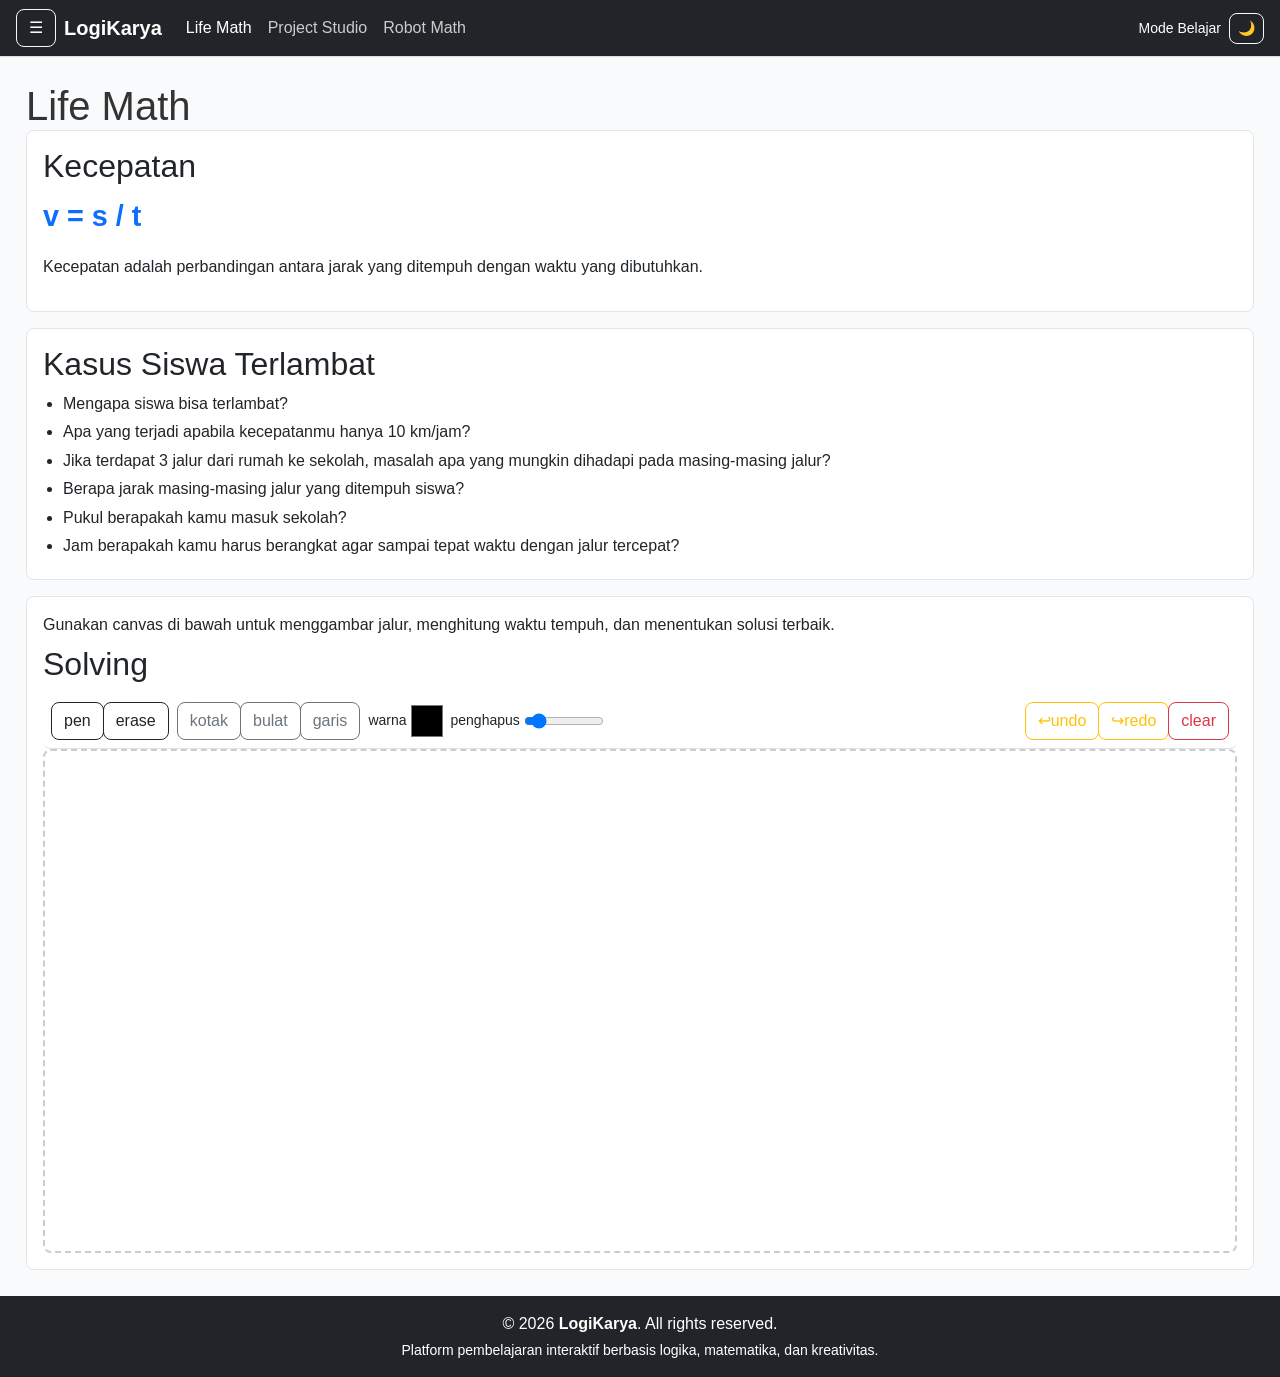
==== index.html @ 72e2d0cc "initial commit" ====
<!doctype html>
<html lang="en">
  <head>
    <title>LogiKarya</title>
    <meta charset="UTF-8" />
    <meta name="viewport" content="width=device-width, initial-scale=1.0" />

    <!-- Bootstrap -->
    <link rel="stylesheet" href="assets/vendor/bs5/css/bootstrap.min.css" />
    <link rel="stylesheet" href="assets/css/bootstrap-reset.css" />

    <!-- CSS -->
    <link rel="stylesheet" href="assets/css/style.css" />
    <link rel="stylesheet" href="assets/css/lifeMath.css" />
    <link rel="stylesheet" href="assets/css/projectStudio.css" />
    <link rel="stylesheet" href="assets/css/robotMath.css" />

    <!-- Canvas CSS -->
    <link rel="stylesheet" href="assets/canvas/css/whiteboard.css" />
  </head>

  <body>
    <!-- =========================
         NAVBAR
    ========================== -->
    <div id="navbar"></div>

    <!-- =========================
         SIDEBAR OVERLAY (FIX: MOVE HERE)
    ========================== -->
    <div
      id="sidebar-overlay"
      class="sidebar-overlay"
      onclick="closeSidebar()"
    ></div>

    <!-- =========================
         APP LAYOUT WRAPPER (FIX IMPORTANT)
    ========================== -->
    <div class="app-layout d-flex">
      <!-- SIDEBAR -->
      <div id="sidebar"></div>

      <!-- MAIN CONTENT -->
      <main id="main-content" class="main-content flex-grow-1 p-3">
        <!-- ===== LIFE MATH ===== -->
        <section id="life-math" class="section active">
          <h1>Life Math</h1>

          <div class="card p-3 mb-3" id="teori-card">
            <h2>Teori</h2>
            <p class="formula">v = s / t</p>
          </div>

          <div class="card p-3 mb-3" id="contoh-card">
            <h2>Problem</h2>
            <ul>
              <li>Mengapa siswa bisa terlambat?</li>
              <li>Apabila kecepatanmu 10 km/jam?</li>
              <li>Apa masalah tiap jalur dari rumah ke sekolah?</li>
              <li>Berapa jarak masing-masing jalur?</li>
              <li>Kapan harus berangkat agar tidak terlambat?</li>
            </ul>
          </div>

          <div class="card p-3" id="solving-card">
            <h2>Solving</h2>
            <div id="whiteboard-toolbar"></div>
            <canvas id="whiteboard" width="800" height="500"></canvas>
          </div>
        </section>

        <!-- ===== PROJECT STUDIO ===== -->
        <section id="project-studio" class="section">
          <h1>Project Studio</h1>

          <div class="project-grid">
            <div class="project-card">
              <h2>Design</h2>
              <canvas id="design-canvas" width="400" height="300"></canvas>
            </div>

            <div class="project-card">
              <h2>Sains & Lingkungan</h2>
              <canvas id="canvas-science" width="400" height="300"></canvas>
            </div>

            <div class="project-card">
              <h2>Teknologi</h2>

              <label for="code-editor">Code Editor:</label>
              <textarea id="code-editor" class="code-editor">
<h3>Hello World</h3>
<script>
  console.log("Hello, LogiKarya!");
</script>
              </textarea>

              <button id="run-code" class="btn btn-primary mt-2">
                Run Code
              </button>

              <iframe
                id="code-preview"
                title="Code Preview Output"
                class="code-preview-iframe mt-2"
                sandbox="allow-scripts"
              ></iframe>
            </div>

            <div class="project-card">
              <h2>Ekonomi</h2>
              <canvas id="canvas-economy" width="400" height="300"></canvas>
            </div>
          </div>
        </section>

        <!-- == Robot Math == -->
        <section id="robot-math" class="section">
          <h1>Robot Math</h1>

          <div class="robot-container d-flex">
            <!-- Sidebar Category -->
            <div class="robot-sidebar">
              <button onclick="showCategory('motion')">Motion</button>
              <button onclick="showCategory('control')">Control</button>
              <button onclick="showCategory('event')">Event</button>
              <button onclick="showCategory('operator')">Operator</button>
              <button onclick="showCategory('variable')">Variable</button>
            </div>

            <!-- Block Palette -->
            <div class="block-palette" id="palette"></div>

            <!-- Workspace -->
            <div class="workspace" id="workspace"></div>

            <!-- Output -->
            <div class="robot-output">
              <canvas id="robot-canvas" width="400" height="300"></canvas>
              <button onclick="runProgram()" class="btn btn-success mt-2">
                ▶ Run
              </button>
            </div>
          </div>
        </section>
      </main>
    </div>
 
    <!-- FOOTER -->
    <div id="footer"></div>

    <!-- =========================
         SCRIPTS
    ========================== -->
    <script src="assets/vendor/bs5/js/bootstrap.bundle.min.js"></script>

    <script src="assets/js/main.js" defer></script>
    <script src="assets/js/lifeMath.js" defer></script>
    <script src="assets/js/projectStudio.js" defer></script>
    <script src="assets/js/robotMath.js" defer></script>
    <script src="assets/js/codeRunner.js" defer></script>

    <script src="assets/canvas/js/whiteboard.js" defer></script>
    <script src="assets/canvas/js/tools.js" defer></script>
    <script src="assets/canvas/js/utils.js" defer></script>
  </body>
</html>
---- assets/css/style.css ----
/* ===============================
   GLOBAL RESET & BASE
================================ */
body {
  margin: 0;
  font-family: "Segoe UI", Tahoma, sans-serif;
  background-color: #f5f6fa;
  color: #333;
}

h1,
h2,
h3,
h4,
h5 {
  margin: 0;
}

ul {
  padding-left: 20px;
}

/* ===============================
   LAYOUT
================================ */
.main-content {
  margin-top: 56px;
  flex: 1;
  min-height: 100vh;
  background-color: #f9fafc;
}

/* ===============================
   SIDEBAR
================================ */
.sidebar {
  width: 250px;
  min-height: 100vh;
  background-color: #ffffff;
  border-right: 1px solid #ddd;
}

/* ===============================
   SECTION (SPA STYLE)
================================ */
.section {
  display: none;
}

.section.active {
  display: block;
}

/* ===============================
   CARD
================================ */
.card {
  border-radius: 10px;
  border: 1px solid #e0e0e0;
  background-color: #ffffff;
}

.card h2 {
  margin-bottom: 10px;
}

/* ===============================
   FORMULA (Life Math)
================================ */
.formula {
  font-size: 1.5rem;
  font-weight: bold;
  color: #2c3e50;
}

/* ===============================
   TOOLBAR GLOBAL
================================ */
.app-toolbar {
  position: sticky;
  top: 0;
  z-index: 1000;
}

/* ===============================
   PROJECT STUDIO
================================ */
.project-grid {
  display: grid;
  grid-template-columns: repeat(auto-fit, minmax(250px, 1fr));
  gap: 15px;
}

.project-card {
  background-color: #ffffff;
  border: 1px solid #ddd;
  border-radius: 10px;
  padding: 10px;
}

/* ===============================
   CODE EDITOR
================================ */
.code-editor {
  width: 100%;
  height: 150px;
  font-family: monospace;
  border: 1px solid #ccc;
  border-radius: 5px;
  padding: 8px;
}

.code-preview-iframe {
  width: 100%;
  height: 150px;
  border: 1px solid #ccc;
  border-radius: 5px;
}

/* ===============================
   ROBOT MATH
================================ */
.robot-container {
  display: flex;
  gap: 10px;
  margin-top: 10px;
}

.robot-sidebar {
  width: 120px;
  display: flex;
  flex-direction: column;
  gap: 5px;
}

.block-palette {
  width: 200px;
  min-height: 300px;
  background-color: #f0f0f0;
  border-radius: 8px;
  padding: 10px;
}

.workspace {
  flex: 1;
  min-height: 300px;
  border: 2px dashed #ccc;
  border-radius: 8px;
  background-color: #fff;
}

.robot-output {
  width: 220px;
  display: flex;
  flex-direction: column;
  align-items: center;
}

/* ===============================
   FOOTER
================================ */
.app-footer {
  margin-top: auto;
}

/* ===============================
   DARK MODE
================================ */
.dark-mode {
  background-color: #121212;
  color: #ffffff;
}

.dark-mode .card,
.dark-mode .project-card {
  background-color: #1e1e1e;
  color: #ffffff;
  border-color: #333;
}

.dark-mode .sidebar {
  background-color: #1a1a1a;
  border-color: #333;
}

.dark-mode .workspace {
  background-color: #1e1e1e;
  border-color: #555;
}

.dark-mode .block-palette {
  background-color: #2a2a2a;
}

/* ===============================
   RESPONSIVE
================================ */
@media (max-width: 768px) {
  .sidebar {
    display: none;
  }

  .robot-container {
    flex-direction: column;
  }

  .robot-sidebar,
  .block-palette,
  .robot-output {
    width: 100%;
  }
}
/* =========================
   SIDEBAR HIDDEN MODE
========================= */
.sidebar {
  width: 250px;
  height: calc(100vh - 56px); /* ⬅ penting */
  position: fixed;
  top: 56px; /* ⬅ penting (tinggi navbar) */
  left: 0;
  z-index: 1050;
  background: #ffffff;
  border-right: 1px solid #ddd;

  transform: translateX(-100%);
  transition: transform 0.3s ease;
}

/* saat aktif */
.sidebar.show {
  transform: translateX(0);
}

/* overlay (background gelap) */
.sidebar-overlay {
  position: fixed;
  top: 56px; /* ⬅ sama seperti sidebar */
  left: 0;
  width: 100%;
  height: calc(100vh - 56px);
  background: rgba(0, 0, 0, 0.3);
  z-index: 1040;
  display: none;
}

.sidebar-overlay.show {
  display: block;
}

.navbar {
  position: fixed;
  top: 0;
  width: 100%;
  z-index: 1100;
}
---- assets/css/lifeMath.css ----
/* ===============================
   LIFE MATH SECTION
================================ */
#life-math {
  padding: 10px;
}

/* ===============================
   CARD KHUSUS LIFE MATH
================================ */
#life-math .card {
  transition: all 0.2s ease;
}

#life-math .card:hover {
  transform: translateY(-2px);
}

/* ===============================
   TEORI
================================ */
#teori-card {
  border-left: 5px solid #0d6efd;
}

#teori-card .formula {
  font-size: 1.8rem;
  font-weight: bold;
  color: #0d6efd;
}

/* ===============================
   PROBLEM
================================ */
#contoh-card {
  border-left: 5px solid #198754;
}

#contoh-card ul li {
  margin-bottom: 6px;
  line-height: 1.4;
}

/* ===============================
   SOLVING (CANVAS AREA)
================================ */
#solving-card {
  border-left: 5px solid #ffc107;
}

/* Toolbar container */
#toolbar {
  margin-bottom: 10px;
}

/* Whiteboard canvas */
#whiteboard {
  width: 100%;
  max-width: 100%;
  border: 2px dashed #ccc;
  border-radius: 8px;
  background-color: #ffffff;
  cursor: crosshair;
}

/* ===============================
   DARK MODE
================================ */
.dark-mode #teori-card {
  border-color: #4dabf7;
}

.dark-mode #contoh-card {
  border-color: #51cf66;
}

.dark-mode #solving-card {
  border-color: #ffd43b;
}

.dark-mode #whiteboard {
  background-color: #1e1e1e;
  border-color: #555;
}
---- assets/css/projectStudio.css ----
/* ===============================
   PROJECT STUDIO SECTION
================================ */
#project-studio {
  padding: 10px;
}

/* ===============================
   GRID LAYOUT
================================ */
.project-grid {
  display: grid;
  grid-template-columns: repeat(auto-fit, minmax(260px, 1fr));
  gap: 15px;
}

/* ===============================
   PROJECT CARD
================================ */
.project-card {
  background-color: #ffffff;
  border: 1px solid #ddd;
  border-radius: 10px;
  padding: 12px;
  transition: all 0.2s ease;
}

.project-card:hover {
  transform: translateY(-3px);
}

/* ===============================
   TITLE
================================ */
.project-card h2 {
  font-size: 1.1rem;
  margin-bottom: 10px;
}

/* ===============================
   CANVAS AREA
================================ */
.project-card canvas {
  width: 100%;
  border: 2px dashed #ccc;
  border-radius: 8px;
  background-color: #fafafa;
}

/* ===============================
   CODE EDITOR
================================ */
.code-editor {
  width: 100%;
  height: 150px;
  font-family: monospace;
  border: 1px solid #ccc;
  border-radius: 6px;
  padding: 8px;
  resize: vertical;
  background-color: #fdfdfd;
}

/* Preview iframe */
.code-preview-iframe {
  width: 100%;
  height: 150px;
  border: 1px solid #ccc;
  border-radius: 6px;
  background-color: #ffffff;
}

/* ===============================
   BUTTON
================================ */
#run-code {
  width: 100%;
}

/* ===============================
   CATEGORY COLOR ACCENT
================================ */
.project-card:nth-child(1) {
  border-left: 5px solid #0d6efd; /* Design */
}

.project-card:nth-child(2) {
  border-left: 5px solid #20c997; /* Science */
}

.project-card:nth-child(3) {
  border-left: 5px solid #6f42c1; /* Technology */
}

.project-card:nth-child(4) {
  border-left: 5px solid #fd7e14; /* Economy */
}

/* ===============================
   DARK MODE
================================ */
.dark-mode .project-card {
  background-color: #1e1e1e;
  border-color: #333;
  color: #ffffff;
}

.dark-mode .project-card canvas {
  background-color: #2a2a2a;
  border-color: #555;
}

.dark-mode .code-editor {
  background-color: #2a2a2a;
  color: #fff;
  border-color: #444;
}

.dark-mode .code-preview-iframe {
  background-color: #1e1e1e;
  border-color: #444;
}
---- assets/css/robotMath.css ----
/* ===============================
   ROBOT MATH SECTION
================================ */
#robot-math {
  padding: 10px;
}

/* ===============================
   CONTAINER
================================ */
.robot-container {
  display: flex;
  gap: 10px;
  margin-top: 10px;
}

/* ===============================
   SIDEBAR (CATEGORY)
================================ */
.robot-sidebar {
  width: 120px;
  display: flex;
  flex-direction: column;
  gap: 6px;
}

.robot-sidebar button {
  font-size: 0.8rem;
  padding: 6px;
}

/* ===============================
   BLOCK PALETTE
================================ */
.block-palette {
  width: 200px;
  min-height: 320px;
  background-color: #f4f6f8;
  border-radius: 10px;
  padding: 10px;
  overflow-y: auto;
}

/* Individual block */
.block {
  background-color: #0d6efd;
  color: #fff;
  padding: 6px 8px;
  border-radius: 6px;
  margin-bottom: 6px;
  cursor: grab;
  font-size: 0.8rem;
}

.block:active {
  cursor: grabbing;
}

/* ===============================
   WORKSPACE
================================ */
.workspace {
  flex: 1;
  min-height: 320px;
  border: 2px dashed #ccc;
  border-radius: 10px;
  background-color: #ffffff;
  padding: 10px;
  overflow-y: auto;
}

/* Block di workspace */
.workspace .block {
  background-color: #20c997;
}

/* ===============================
   OUTPUT (ROBOT CANVAS)
================================ */
.robot-output {
  width: 240px;
  display: flex;
  flex-direction: column;
  align-items: center;
}

#robot-canvas {
  border: 1px solid #ccc;
  border-radius: 8px;
  background-color: #fafafa;
}

/* ===============================
   CATEGORY COLOR VARIATION
================================ */
.block.motion {
  background-color: #0d6efd;
}

.block.control {
  background-color: #fd7e14;
}

.block.event {
  background-color: #dc3545;
}

.block.operator {
  background-color: #6f42c1;
}

.block.variable {
  background-color: #198754;
}

/* ===============================
   DARK MODE
================================ */
.dark-mode .block-palette {
  background-color: #2a2a2a;
}

.dark-mode .workspace {
  background-color: #1e1e1e;
  border-color: #555;
}

.dark-mode .block {
  opacity: 0.9;
}

.dark-mode #robot-canvas {
  background-color: #2a2a2a;
  border-color: #444;
}

/* ===============================
   RESPONSIVE
================================ */
@media (max-width: 768px) {
  .robot-container {
    flex-direction: column;
  }

  .robot-sidebar {
    width: 100%;
    flex-direction: row;
    flex-wrap: wrap;
    align-items: stretch;
  }

  .robot-sidebar button {
    flex: 1 1 calc(50% - 6px);
  }

  .block-palette,
  .robot-output {
    width: 100%;
  }
}
---- assets/canvas/css/whiteboard.css ----
/* ===============================
   WHITEBOARD CONTAINER
================================ */
.whiteboard-container {
  display: flex;
  flex-direction: column;
  height: 100%;
}

/* ===============================
   TOOLBAR (CANVAS)
================================ */
.whiteboard-toolbar {
  border-radius: 8px;
}

/* ===============================
   WRAPPER (AREA CANVAS)
================================ */
.whiteboard-wrapper {
  height: 500px;
  position: relative;
  flex: 1;
  background-color: #f0f2f5;
  border-radius: 10px;
  overflow: hidden;
}

/* ===============================
   CANVAS
================================ */
#whiteboard {
  display: block;
  width: 100%;
  height: 100%;
  background-color: #ffffff;
  cursor: crosshair;
}

/* ===============================
   GRID BACKGROUND (OPTIONAL EFFECT)
================================ */
.whiteboard-wrapper::before {
  content: "";
  position: absolute;
  inset: 0;
  background-image:
    linear-gradient(#e0e0e0 1px, transparent 1px),
    linear-gradient(90deg, #e0e0e0 1px, transparent 1px);
  background-size: 25px 25px;
  pointer-events: none;
}

/* ===============================
   TOOL BUTTON ACTIVE STATE
================================ */
.whiteboard-toolbar .btn.active {
  background-color: #0d6efd;
  color: #fff;
}

/* ===============================
   INPUT (COLOR & RANGE)
================================ */
.whiteboard-toolbar input[type="range"] {
  width: 80px;
}

.whiteboard-toolbar input[type="color"] {
  padding: 0;
  border: none;
  width: 32px;
  height: 32px;
}

/* ===============================
   DARK MODE
================================ */
.dark-mode .whiteboard-wrapper {
  background-color: #1e1e1e;
}

.dark-mode #whiteboard {
  background-color: #2a2a2a;
}

.dark-mode .whiteboard-wrapper::before {
  background-image:
    linear-gradient(#333 1px, transparent 1px),
    linear-gradient(90deg, #333 1px, transparent 1px);
}
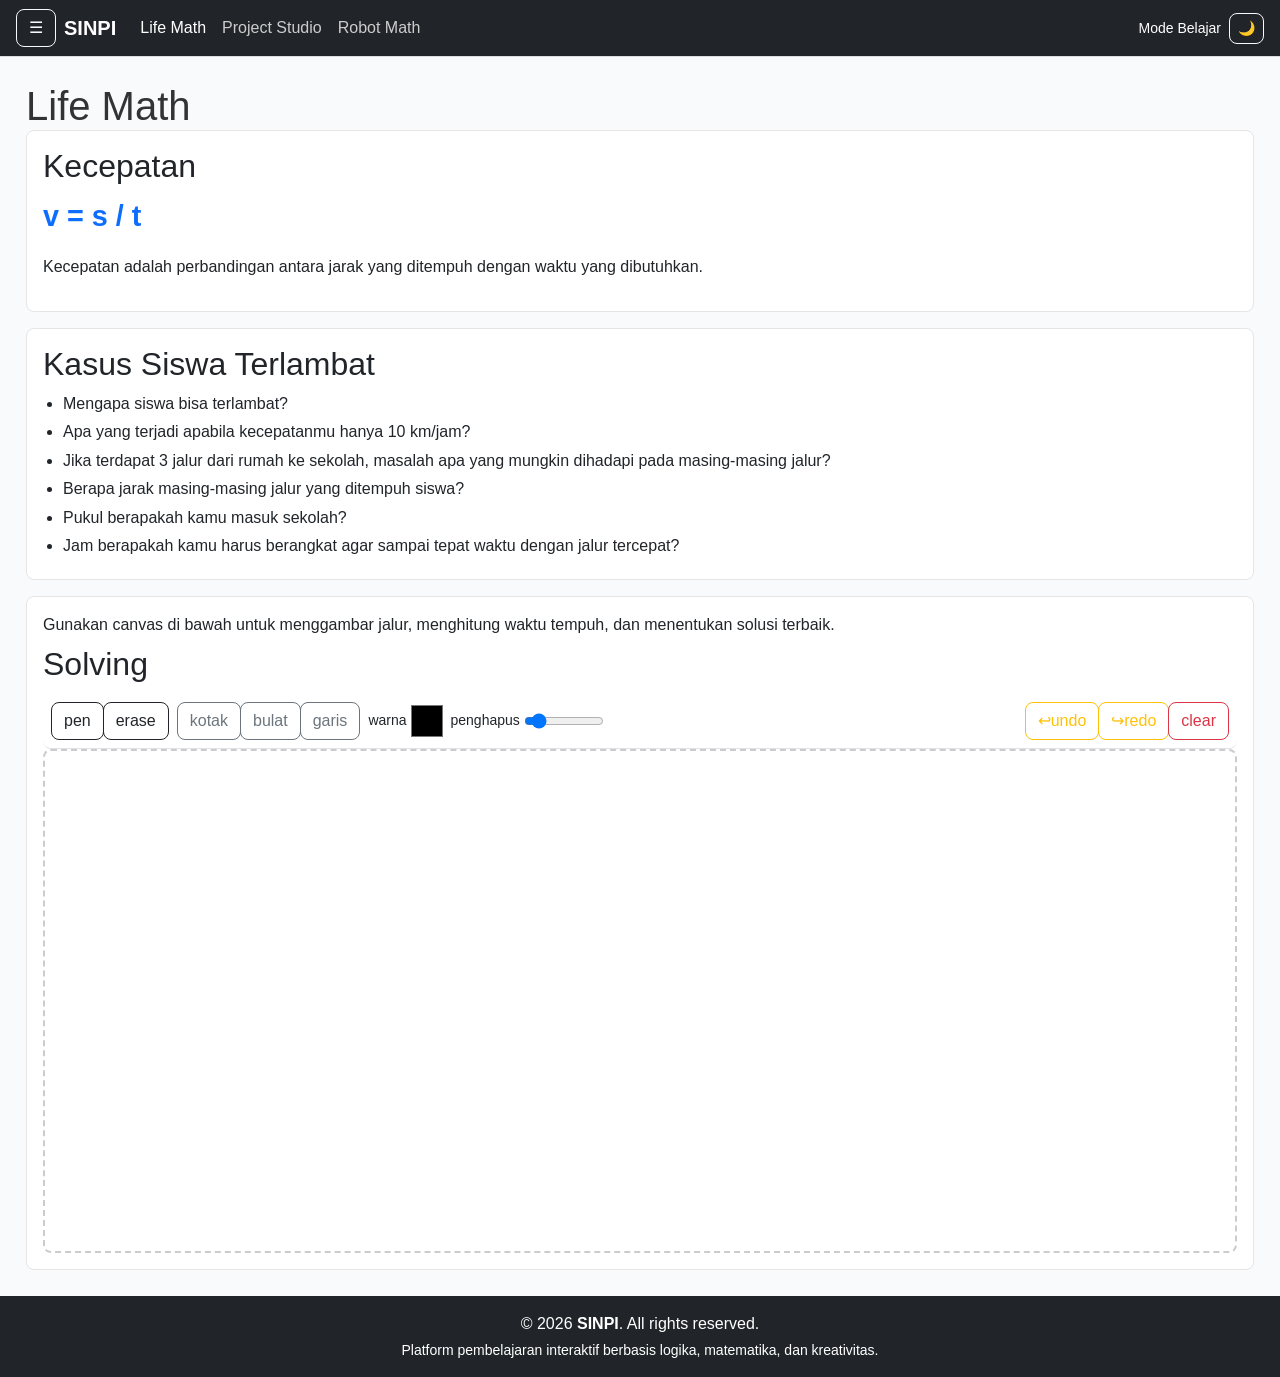
==== commit 3c5ae655: "update kedua" ====
--- a/index.html
+++ b/index.html
@@ -1,7 +1,7 @@
 <!doctype html>
 <html lang="en">
   <head>
-    <title>LogiKarya</title>
+    <title>SINPI</title>
     <meta charset="UTF-8" />
     <meta name="viewport" content="width=device-width, initial-scale=1.0" />
 
@@ -92,7 +92,7 @@
               <textarea id="code-editor" class="code-editor">
 <h3>Hello World</h3>
 <script>
-  console.log("Hello, LogiKarya!");
+  console.log("Hello, SINPI!");
 </script>
               </textarea>
 
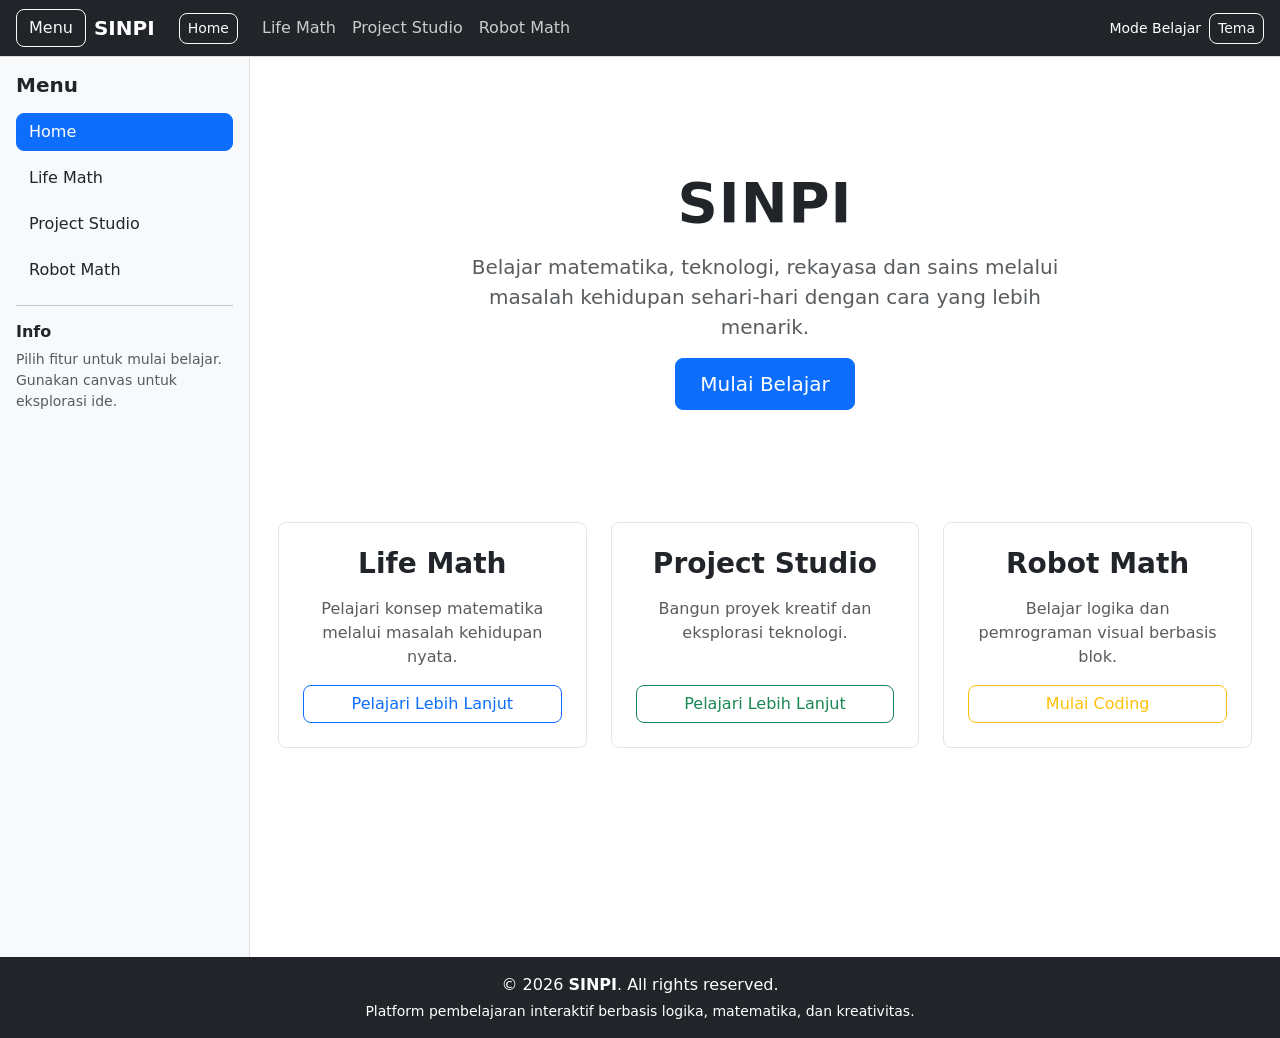
==== commit d4034900: "update terbaru" ====
--- a/index.html
+++ b/index.html
@@ -1,52 +1,39 @@
 <!doctype html>
 <html lang="en">
   <head>
-    <title>SINPI</title>
+    <title>SINπ</title>
     <meta charset="UTF-8" />
     <meta name="viewport" content="width=device-width, initial-scale=1.0" />
 
-    <!-- Bootstrap -->
     <link rel="stylesheet" href="assets/vendor/bs5/css/bootstrap.min.css" />
     <link rel="stylesheet" href="assets/css/bootstrap-reset.css" />
 
-    <!-- CSS -->
+    <link rel="stylesheet" href="assets/css/home.css" />
     <link rel="stylesheet" href="assets/css/style.css" />
     <link rel="stylesheet" href="assets/css/lifeMath.css" />
     <link rel="stylesheet" href="assets/css/projectStudio.css" />
     <link rel="stylesheet" href="assets/css/robotMath.css" />
 
-    <!-- Canvas CSS -->
     <link rel="stylesheet" href="assets/canvas/css/whiteboard.css" />
   </head>
 
   <body>
-    <!-- =========================
-         NAVBAR
-    ========================== -->
     <div id="navbar"></div>
 
-    <!-- =========================
-         SIDEBAR OVERLAY (FIX: MOVE HERE)
-    ========================== -->
     <div
       id="sidebar-overlay"
       class="sidebar-overlay"
       onclick="closeSidebar()"
     ></div>
 
-    <!-- =========================
-         APP LAYOUT WRAPPER (FIX IMPORTANT)
-    ========================== -->
     <div class="app-layout d-flex">
-      <!-- SIDEBAR -->
       <div id="sidebar"></div>
 
-      <!-- MAIN CONTENT -->
       <main id="main-content" class="main-content flex-grow-1 p-3">
-        <!-- ===== LIFE MATH ===== -->
-        <section id="life-math" class="section active">
+        <div id="home-container"></div>
+
+        <section id="life-math" class="section">
           <h1>Life Math</h1>
-
           <div class="card p-3 mb-3" id="teori-card">
             <h2>Teori</h2>
             <p class="formula">v = s / t</p>
@@ -70,91 +57,541 @@
           </div>
         </section>
 
-        <!-- ===== PROJECT STUDIO ===== -->
         <section id="project-studio" class="section">
           <h1>Project Studio</h1>
-
-          <div class="project-grid">
-            <div class="project-card">
-              <h2>Design</h2>
-              <canvas id="design-canvas" width="400" height="300"></canvas>
-            </div>
-
-            <div class="project-card">
-              <h2>Sains & Lingkungan</h2>
-              <canvas id="canvas-science" width="400" height="300"></canvas>
-            </div>
-
-            <div class="project-card">
-              <h2>Teknologi</h2>
-
-              <label for="code-editor">Code Editor:</label>
-              <textarea id="code-editor" class="code-editor">
-<h3>Hello World</h3>
-<script>
-  console.log("Hello, SINPI!");
-</script>
-              </textarea>
-
-              <button id="run-code" class="btn btn-primary mt-2">
-                Run Code
-              </button>
-
-              <iframe
-                id="code-preview"
-                title="Code Preview Output"
-                class="code-preview-iframe mt-2"
-                sandbox="allow-scripts"
-              ></iframe>
-            </div>
-
-            <div class="project-card">
-              <h2>Ekonomi</h2>
-              <canvas id="canvas-economy" width="400" height="300"></canvas>
-            </div>
+          <div class="project-submenu" id="project-submenu">
+            <button
+              type="button"
+              class="project-submenu-btn active"
+              data-project="design"
+            >
+              Design
+            </button>
+            <button
+              type="button"
+              class="project-submenu-btn"
+              data-project="science"
+            >
+              Sains & Lingkungan
+            </button>
+            <button
+              type="button"
+              class="project-submenu-btn"
+              data-project="economy"
+            >
+              Ekonomi
+            </button>
+            <button
+              type="button"
+              class="project-submenu-btn"
+              data-project="technology"
+            >
+              Teknologi
+            </button>
+          </div>
+
+          <div class="project-panels">
+            <article
+              class="project-panel active"
+              id="project-panel-design"
+              data-project-panel="design"
+            >
+              <div class="project-panel-header">
+                <span class="project-badge">Design</span>
+                <h2>Whiteboard Design</h2>
+                <p>
+                  Gunakan whiteboard untuk menggambar konsep kota, produk, atau
+                  layout visual.
+                </p>
+              </div>
+              <div class="design-studio-layout">
+                <aside class="design-tools-panel">
+                  <div class="design-tool-card">
+                    <h3>Input Gambar</h3>
+                    <input
+                      id="design-image-input"
+                      type="file"
+                      accept="image/*"
+                      title="Upload an image file"
+                    />
+                    <button
+                      id="design-add-image"
+                      type="button"
+                      class="btn btn-outline-primary btn-sm"
+                    >
+                      Tambahkan ke Canvas
+                    </button>
+                  </div>
+
+                  <div class="design-tool-card">
+                    <h3>Tools Grafik</h3>
+                    <label for="design-chart-title">Judul</label>
+                    <input
+                      id="design-chart-title"
+                      type="text"
+                      value="Grafik Design"
+                    />
+                    <label for="design-chart-values"
+                      >Data (pisahkan koma)</label
+                    >
+                    <input
+                      id="design-chart-values"
+                      type="text"
+                      value="12,18,10,24"
+                    />
+                    <button
+                      id="design-add-chart"
+                      type="button"
+                      class="btn btn-outline-primary btn-sm"
+                    >
+                      Tambahkan Grafik
+                    </button>
+                  </div>
+
+                  <div class="design-tool-card">
+                    <h3>Tools Table</h3>
+                    <label for="design-table-title">Judul</label>
+                    <input
+                      id="design-table-title"
+                      type="text"
+                      value="Tabel Ide Design"
+                    />
+                    <label for="design-table-data"
+                      >Isi baris (pakai ; dan |)</label
+                    >
+                    <textarea id="design-table-data" rows="5">
+Bagian|Fungsi;Atap|Pelindung;Ruang Hijau|Sirkulasi</textarea
+                    >
+                    <button
+                      id="design-add-table"
+                      type="button"
+                      class="btn btn-outline-primary btn-sm"
+                    >
+                      Tambahkan Table
+                    </button>
+                  </div>
+                </aside>
+
+                <div
+                  class="whiteboard-container project-board-shell design-board-shell"
+                >
+                  <div
+                    id="design-whiteboard-toolbar"
+                    class="whiteboard-toolbar project-toolbar"
+                  ></div>
+                  <div
+                    class="whiteboard-wrapper project-whiteboard-wrapper design-whiteboard-wrapper"
+                  >
+                    <canvas
+                      id="design-whiteboard"
+                      class="project-whiteboard-canvas"
+                    ></canvas>
+                  </div>
+                </div>
+              </div>
+            </article>
+
+            <article
+              class="project-panel"
+              id="project-panel-science"
+              data-project-panel="science"
+            >
+              <div class="project-panel-header">
+                <span class="project-badge">Sains & Lingkungan</span>
+                <h2>Whiteboard Sains & Lingkungan</h2>
+                <p>
+                  Visualisasikan cuaca, ekosistem, alur penelitian, atau
+                  eksperimen sederhana.
+                </p>
+              </div>
+              <div class="design-studio-layout">
+                <aside class="design-tools-panel">
+                  <div class="design-tool-card">
+                    <h3>Input Gambar</h3>
+                    <input
+                      id="science-image-input"
+                      type="file"
+                      accept="image/*"
+                      title="Upload an image file"
+                    />
+                    <button
+                      id="science-add-image"
+                      type="button"
+                      class="btn btn-outline-primary btn-sm"
+                    >
+                      Tambahkan ke Canvas
+                    </button>
+                  </div>
+
+                  <div class="design-tool-card">
+                    <h3>Tools Grafik</h3>
+                    <label for="science-chart-title">Judul</label>
+                    <input
+                      id="science-chart-title"
+                      type="text"
+                      value="Grafik Sains"
+                    />
+                    <label for="science-chart-values"
+                      >Data (pisahkan koma)</label
+                    >
+                    <input
+                      id="science-chart-values"
+                      type="text"
+                      value="22,30,28,35"
+                    />
+                    <button
+                      id="science-add-chart"
+                      type="button"
+                      class="btn btn-outline-primary btn-sm"
+                    >
+                      Tambahkan Grafik
+                    </button>
+                  </div>
+
+                  <div class="design-tool-card">
+                    <h3>Tools Table</h3>
+                    <label for="science-table-title">Judul</label>
+                    <input
+                      id="science-table-title"
+                      type="text"
+                      value="Tabel Observasi"
+                    />
+                    <label for="science-table-data"
+                      >Isi baris (pakai ; dan |)</label
+                    >
+                    <textarea id="science-table-data" rows="5">
+Variabel|Nilai;Suhu|29C;Kelembapan|82%</textarea
+                    >
+                    <button
+                      id="science-add-table"
+                      type="button"
+                      class="btn btn-outline-primary btn-sm"
+                    >
+                      Tambahkan Table
+                    </button>
+                  </div>
+                </aside>
+
+                <div
+                  class="whiteboard-container project-board-shell design-board-shell"
+                >
+                  <div
+                    id="science-whiteboard-toolbar"
+                    class="whiteboard-toolbar project-toolbar"
+                  ></div>
+                  <div
+                    class="whiteboard-wrapper project-whiteboard-wrapper design-whiteboard-wrapper"
+                  >
+                    <canvas
+                      id="science-whiteboard"
+                      class="project-whiteboard-canvas"
+                    ></canvas>
+                  </div>
+                </div>
+              </div>
+            </article>
+
+            <article
+              class="project-panel"
+              id="project-panel-economy"
+              data-project-panel="economy"
+            >
+              <div class="project-panel-header">
+                <span class="project-badge">Ekonomi</span>
+                <h2>Whiteboard Ekonomi</h2>
+                <p>
+                  Susun ide bisnis, diagram modal, alur pemasaran, dan strategi
+                  penjualan.
+                </p>
+              </div>
+              <div class="design-studio-layout">
+                <aside class="design-tools-panel">
+                  <div class="design-tool-card">
+                    <h3>Input Gambar</h3>
+                    <input
+                      id="economy-image-input"
+                      type="file"
+                      accept="image/*"
+                      title="Upload an image file"
+                    />
+                    <button
+                      id="economy-add-image"
+                      type="button"
+                      class="btn btn-outline-primary btn-sm"
+                    >
+                      Tambahkan ke Canvas
+                    </button>
+                  </div>
+
+                  <div class="design-tool-card">
+                    <h3>Tools Grafik</h3>
+                    <label for="economy-chart-title">Judul</label>
+                    <input
+                      id="economy-chart-title"
+                      type="text"
+                      value="Grafik Penjualan"
+                    />
+                    <label for="economy-chart-values"
+                      >Data (pisahkan koma)</label
+                    >
+                    <input
+                      id="economy-chart-values"
+                      type="text"
+                      value="15,24,18,30"
+                    />
+                    <button
+                      id="economy-add-chart"
+                      type="button"
+                      class="btn btn-outline-primary btn-sm"
+                    >
+                      Tambahkan Grafik
+                    </button>
+                  </div>
+
+                  <div class="design-tool-card">
+                    <h3>Tools Table</h3>
+                    <label for="economy-table-title">Judul</label>
+                    <input
+                      id="economy-table-title"
+                      type="text"
+                      value="Tabel Strategi Bisnis"
+                    />
+                    <label for="economy-table-data"
+                      >Isi baris (pakai ; dan |)</label
+                    >
+                    <textarea id="economy-table-data" rows="5">
+Bagian|Rencana;Produk|Paket Hemat;Promosi|Media Sosial</textarea
+                    >
+                    <button
+                      id="economy-add-table"
+                      type="button"
+                      class="btn btn-outline-primary btn-sm"
+                    >
+                      Tambahkan Table
+                    </button>
+                  </div>
+                </aside>
+
+                <div
+                  class="whiteboard-container project-board-shell design-board-shell"
+                >
+                  <div
+                    id="economy-whiteboard-toolbar"
+                    class="whiteboard-toolbar project-toolbar"
+                  ></div>
+                  <div
+                    class="whiteboard-wrapper project-whiteboard-wrapper design-whiteboard-wrapper"
+                  >
+                    <canvas
+                      id="economy-whiteboard"
+                      class="project-whiteboard-canvas"
+                    ></canvas>
+                  </div>
+                </div>
+              </div>
+            </article>
+
+            <article
+              class="project-panel"
+              id="project-panel-technology"
+              data-project-panel="technology"
+            >
+              <div class="project-panel-header">
+                <span class="project-badge">Teknologi</span>
+                <h2>Source Code Teknologi</h2>
+                <p>
+                  Tulis HTML, CSS, dan JavaScript secara terpisah lalu jalankan
+                  preview langsung.
+                </p>
+              </div>
+              <div class="technology-layout">
+                <div class="technology-editors">
+                  <div class="technology-editor-card">
+                    <label for="html-editor">HTML</label>
+                    <textarea id="html-editor" class="technology-editor">
+<main class="tech-app">
+  <h1>Halo Teknologi</h1>
+  <p>Preview ini berasal dari HTML, CSS, dan JavaScript terpisah.</p>
+  <button id="tech-button">Klik Saya</button>
+  <p id="tech-output"></p>
+</main></textarea
+                    >
+                  </div>
+                  <div class="technology-editor-card">
+                    <label for="css-editor">CSS</label>
+                    <textarea id="css-editor" class="technology-editor">
+body {
+  font-family: Arial, sans-serif;
+  background: linear-gradient(135deg, #eff6ff, #dbeafe);
+  padding: 24px;
+}
+
+.tech-app {
+  max-width: 520px;
+  margin: 0 auto;
+  background: white;
+  border-radius: 16px;
+  padding: 24px;
+  box-shadow: 0 12px 30px rgba(37, 99, 235, 0.15);
+}
+
+#tech-button {
+  border: 0;
+  background: #2563eb;
+  color: white;
+  padding: 10px 16px;
+  border-radius: 999px;
+}</textarea
+                    >
+                  </div>
+                  <div class="technology-editor-card">
+                    <label for="js-editor">JavaScript</label>
+                    <textarea id="js-editor" class="technology-editor">
+const button = document.getElementById("tech-button");
+const output = document.getElementById("tech-output");
+
+button.addEventListener("click", () => {
+  output.textContent = "JavaScript berhasil dijalankan.";
+});</textarea
+                    >
+                  </div>
+                </div>
+
+                <div class="technology-preview-card">
+                  <div class="technology-preview-actions">
+                    <button id="run-code" class="btn btn-primary" type="button">
+                      Run Code
+                    </button>
+                  </div>
+                  <iframe
+                    id="code-preview"
+                    title="Code Preview Output"
+                    class="code-preview-iframe"
+                    sandbox="allow-scripts"
+                  ></iframe>
+                </div>
+              </div>
+            </article>
           </div>
         </section>
 
-        <!-- == Robot Math == -->
         <section id="robot-math" class="section">
           <h1>Robot Math</h1>
 
           <div class="robot-container d-flex">
-            <!-- Sidebar Category -->
-            <div class="robot-sidebar">
-              <button onclick="showCategory('motion')">Motion</button>
-              <button onclick="showCategory('control')">Control</button>
-              <button onclick="showCategory('event')">Event</button>
-              <button onclick="showCategory('operator')">Operator</button>
-              <button onclick="showCategory('variable')">Variable</button>
+            <div class="robot-sidebar" id="robot-category-list">
+              <button onclick="showCategory('kejadian')">Kejadian</button>
+              <button onclick="showCategory('gerakan')">Gerakan</button>
+              <button onclick="showCategory('operasi')">Operasi</button>
+              <button onclick="showCategory('tampilan')">Tampilan</button>
+              <button onclick="showCategory('kontrol')">Kontrol</button>
+              <button onclick="showCategory('sensor')">Sensor</button>
+              <button onclick="showCategory('variabel')">Variabel</button>
+              <button onclick="showCategory('balok-saya')">Balok Saya</button>
             </div>
 
-            <!-- Block Palette -->
             <div class="block-palette" id="palette"></div>
 
-            <!-- Workspace -->
-            <div class="workspace" id="workspace"></div>
-
-            <!-- Output -->
+            <div class="workspace-wrapper">
+              <div class="workspace-toolbar">
+                <span>Workspace</span>
+                <div class="workspace-controls">
+                  <span class="workspace-zoom-label" id="workspace-zoom-label">
+                    100%
+                  </span>
+                  <button
+                    type="button"
+                    class="btn btn-sm btn-outline-secondary"
+                    onclick="clearWorkspace()"
+                  >
+                    Clear
+                  </button>
+                </div>
+              </div>
+              <div class="workspace-stage" id="workspace-stage">
+                <div class="workspace-zoom-shell">
+                  <div class="workspace" id="workspace">
+                    <p class="workspace-placeholder">
+                      Drag block ke sini. Ubah parameternya, atur urutan, lalu
+                      tekan Run. Gunakan scroll mouse di area ini untuk zoom.
+                    </p>
+                  </div>
+                </div>
+              </div>
+            </div>
+
             <div class="robot-output">
-              <canvas id="robot-canvas" width="400" height="300"></canvas>
-              <button onclick="runProgram()" class="btn btn-success mt-2">
-                ▶ Run
-              </button>
+              <div class="stage-panel card">
+                <div class="card-body">
+                  <div class="stage-header">
+                    <h2 class="h5 mb-0">Stage</h2>
+                    <div class="stage-inline-tools">
+                      <label class="stage-inline-label" for="stage-image-input">
+                        Gambar
+                      </label>
+                      <input
+                        id="stage-image-input"
+                        type="file"
+                        accept="image/*"
+                        onchange="handleStageImage(event)"
+                      />
+                    </div>
+                  </div>
+
+                  <div class="stage-settings">
+                    <div class="stage-field">
+                      <label for="stage-text">Kata Stage</label>
+                      <input
+                        id="stage-text"
+                        type="text"
+                        value="Halo Robot Math"
+                        oninput="updateStageSettings()"
+                      />
+                    </div>
+                    <div class="stage-field">
+                      <label for="stage-color">Warna Sprite</label>
+                      <input
+                        id="stage-color"
+                        type="color"
+                        value="#0d6efd"
+                        oninput="updateStageSettings()"
+                      />
+                    </div>
+                  </div>
+
+                  <p class="stage-help">
+                    Sprite bisa dipindahkan langsung dengan drag di stage.
+                  </p>
+                  <canvas id="robot-canvas" width="420" height="320"></canvas>
+                </div>
+              </div>
+
+              <div class="robot-output-actions">
+                <button onclick="runProgram()" class="btn btn-success">
+                  Run
+                </button>
+                <button
+                  type="button"
+                  class="btn btn-outline-secondary"
+                  onclick="resetRobotOutput()"
+                >
+                  Reset
+                </button>
+              </div>
+              <div class="robot-log" id="robot-log" aria-live="polite">
+                Tambahkan block seperti Start, Move Forward, dan Triangle Area.
+              </div>
             </div>
           </div>
         </section>
       </main>
     </div>
- 
-    <!-- FOOTER -->
+
     <div id="footer"></div>
 
-    <!-- =========================
-         SCRIPTS
-    ========================== -->
     <script src="assets/vendor/bs5/js/bootstrap.bundle.min.js"></script>
 
+    <script src="assets/js/home.js" defer></script>
     <script src="assets/js/main.js" defer></script>
     <script src="assets/js/lifeMath.js" defer></script>
     <script src="assets/js/projectStudio.js" defer></script>
--- a/assets/css/home.css
+++ b/assets/css/home.css
@@ -0,0 +1,17 @@
+/* HERO */
+.home-hero {
+  background: linear-gradient(135deg, #0d6efd, #4dabf7);
+  color: white;
+  border-radius: 12px;
+}
+
+/* FEATURE CARD */
+.feature-card {
+  transition: all 0.3s ease;
+  border-radius: 12px;
+}
+
+.feature-card:hover {
+  transform: translateY(-5px);
+  box-shadow: 0 10px 25px rgba(0, 0, 0, 0.1);
+}
--- a/assets/css/style.css
+++ b/assets/css/style.css
@@ -1,256 +1,218 @@
-/* ===============================
-   GLOBAL RESET & BASE
-================================ */
 body {
-  margin: 0;
-  font-family: "Segoe UI", Tahoma, sans-serif;
-  background-color: #f5f6fa;
-  color: #333;
-}
-
-h1,
-h2,
-h3,
-h4,
-h5 {
-  margin: 0;
-}
-
-ul {
-  padding-left: 20px;
-}
-
-/* ===============================
-   LAYOUT
-================================ */
+  overflow-x: hidden;
+}
+
+.app-layout {
+  min-height: calc(100vh - 56px);
+  position: relative;
+}
+
 .main-content {
-  margin-top: 56px;
-  flex: 1;
-  min-height: 100vh;
-  background-color: #f9fafc;
-}
-
-/* ===============================
-   SIDEBAR
-================================ */
+  min-width: 0;
+  width: 100%;
+  transition: margin-left 0.25s ease;
+}
+
 .sidebar {
   width: 250px;
   min-height: 100vh;
-  background-color: #ffffff;
-  border-right: 1px solid #ddd;
-}
-
-/* ===============================
-   SECTION (SPA STYLE)
-================================ */
-.section {
-  display: none;
-}
-
-.section.active {
-  display: block;
-}
-
-/* ===============================
-   CARD
-================================ */
-.card {
-  border-radius: 10px;
-  border: 1px solid #e0e0e0;
-  background-color: #ffffff;
-}
-
-.card h2 {
-  margin-bottom: 10px;
-}
-
-/* ===============================
-   FORMULA (Life Math)
-================================ */
-.formula {
-  font-size: 1.5rem;
-  font-weight: bold;
-  color: #2c3e50;
-}
-
-/* ===============================
-   TOOLBAR GLOBAL
-================================ */
-.app-toolbar {
-  position: sticky;
-  top: 0;
-  z-index: 1000;
-}
-
-/* ===============================
-   PROJECT STUDIO
-================================ */
-.project-grid {
-  display: grid;
-  grid-template-columns: repeat(auto-fit, minmax(250px, 1fr));
-  gap: 15px;
-}
-
-.project-card {
-  background-color: #ffffff;
-  border: 1px solid #ddd;
-  border-radius: 10px;
-  padding: 10px;
-}
-
-/* ===============================
-   CODE EDITOR
-================================ */
-.code-editor {
-  width: 100%;
-  height: 150px;
-  font-family: monospace;
-  border: 1px solid #ccc;
-  border-radius: 5px;
-  padding: 8px;
-}
-
-.code-preview-iframe {
-  width: 100%;
-  height: 150px;
-  border: 1px solid #ccc;
-  border-radius: 5px;
-}
-
-/* ===============================
-   ROBOT MATH
-================================ */
-.robot-container {
-  display: flex;
-  gap: 10px;
-  margin-top: 10px;
-}
-
-.robot-sidebar {
-  width: 120px;
-  display: flex;
-  flex-direction: column;
-  gap: 5px;
-}
-
-.block-palette {
-  width: 200px;
-  min-height: 300px;
-  background-color: #f0f0f0;
-  border-radius: 8px;
-  padding: 10px;
-}
-
-.workspace {
-  flex: 1;
-  min-height: 300px;
-  border: 2px dashed #ccc;
-  border-radius: 8px;
-  background-color: #fff;
-}
-
-.robot-output {
-  width: 220px;
-  display: flex;
-  flex-direction: column;
-  align-items: center;
-}
-
-/* ===============================
-   FOOTER
-================================ */
-.app-footer {
-  margin-top: auto;
-}
-
-/* ===============================
-   DARK MODE
-================================ */
-.dark-mode {
+  background: #f8f9fa;
+  transition:
+    transform 0.25s ease,
+    margin-left 0.25s ease,
+    box-shadow 0.25s ease;
+  z-index: 1040;
+}
+
+.sidebar-header {
+  gap: 0.75rem;
+}
+
+.sidebar-btn {
+  border: 1px solid transparent;
+  border-radius: 12px;
+  transition: all 0.2s ease;
+}
+
+.sidebar-btn:hover,
+.sidebar-btn:focus-visible {
+  background-color: #e9f2ff;
+  border-color: #bfd7ff;
+}
+
+.sidebar-btn.active {
+  background-color: #0d6efd;
+  border-color: #0d6efd;
+  color: #fff;
+}
+
+.sidebar-overlay {
+  position: fixed;
+  inset: 0;
+  background: rgba(15, 23, 42, 0.45);
+  opacity: 0;
+  visibility: hidden;
+  transition: all 0.25s ease;
+  z-index: 1030;
+}
+
+.sidebar-overlay.show {
+  opacity: 1;
+  visibility: visible;
+}
+
+.sidebar-hidden .sidebar {
+  width: 0;
+  min-width: 0;
+  margin-left: 0;
+  padding: 0 !important;
+  overflow: hidden;
+  border: 0 !important;
+}
+
+.dark-mode .sidebar {
+  background-color: #1e1e1e !important;
+  border-color: #333 !important;
+}
+
+.dark-mode .sidebar .text-muted {
+  color: #b7b7b7 !important;
+}
+
+.dark-mode .sidebar-btn {
+  color: #fff;
+}
+
+.dark-mode .sidebar-btn:hover,
+.dark-mode .sidebar-btn:focus-visible {
+  background-color: #2a2a2a;
+  border-color: #444;
+}
+
+/* ===============================
+   HERO SECTION
+=============================== */
+#home {
+  min-height: 80vh;
+}
+
+#home .display-4 {
+  font-weight: 700;
+  letter-spacing: 1px;
+}
+
+#home .lead {
+  max-width: 600px;
+  margin: 0 auto;
+}
+
+/* ===============================
+   BUTTON HERO
+=============================== */
+#home .btn-primary {
+  padding: 10px 28px;
+  border-radius: 30px;
+  transition: all 0.3s ease;
+}
+
+#home .btn-primary:hover {
+  transform: translateY(-2px);
+  box-shadow: 0 6px 20px rgba(13, 110, 253, 0.3);
+}
+
+/* ===============================
+   CARD FEATURES
+=============================== */
+#home .card {
+  border-radius: 16px;
+  transition: all 0.3s ease;
+}
+
+#home .card:hover {
+  transform: translateY(-6px);
+  box-shadow: 0 10px 25px rgba(0, 0, 0, 0.1);
+}
+
+/* ===============================
+   CARD TITLE
+=============================== */
+#home .card h3 {
+  font-weight: 600;
+}
+
+/* ===============================
+   CARD BUTTON
+=============================== */
+#home .card .btn {
+  border-radius: 20px;
+  transition: all 0.3s ease;
+}
+
+#home .card .btn:hover {
+  transform: scale(1.05);
+}
+
+/* ===============================
+   GRID SPACING FIX
+=============================== */
+#home .row {
+  margin-top: 40px;
+}
+
+/* ===============================
+   DARK MODE SUPPORT
+=============================== */
+.dark-mode #home {
   background-color: #121212;
-  color: #ffffff;
-}
-
-.dark-mode .card,
-.dark-mode .project-card {
+}
+
+.dark-mode #home .card {
   background-color: #1e1e1e;
   color: #ffffff;
-  border-color: #333;
-}
-
-.dark-mode .sidebar {
-  background-color: #1a1a1a;
-  border-color: #333;
-}
-
-.dark-mode .workspace {
-  background-color: #1e1e1e;
-  border-color: #555;
-}
-
-.dark-mode .block-palette {
-  background-color: #2a2a2a;
+}
+
+.dark-mode #home .text-muted {
+  color: #bbbbbb !important;
 }
 
 /* ===============================
    RESPONSIVE
-================================ */
+=============================== */
 @media (max-width: 768px) {
+  .app-layout {
+    min-height: 100vh;
+  }
+
   .sidebar {
-    display: none;
-  }
-
-  .robot-container {
-    flex-direction: column;
-  }
-
-  .robot-sidebar,
-  .block-palette,
-  .robot-output {
-    width: 100%;
-  }
-}
-/* =========================
-   SIDEBAR HIDDEN MODE
-========================= */
-.sidebar {
-  width: 250px;
-  height: calc(100vh - 56px); /* ⬅ penting */
-  position: fixed;
-  top: 56px; /* ⬅ penting (tinggi navbar) */
-  left: 0;
-  z-index: 1050;
-  background: #ffffff;
-  border-right: 1px solid #ddd;
-
-  transform: translateX(-100%);
-  transition: transform 0.3s ease;
-}
-
-/* saat aktif */
-.sidebar.show {
-  transform: translateX(0);
-}
-
-/* overlay (background gelap) */
-.sidebar-overlay {
-  position: fixed;
-  top: 56px; /* ⬅ sama seperti sidebar */
-  left: 0;
-  width: 100%;
-  height: calc(100vh - 56px);
-  background: rgba(0, 0, 0, 0.3);
-  z-index: 1040;
-  display: none;
-}
-
-.sidebar-overlay.show {
-  display: block;
-}
-
-.navbar {
-  position: fixed;
-  top: 0;
-  width: 100%;
-  z-index: 1100;
-}
+    position: fixed;
+    top: 56px;
+    left: 0;
+    bottom: 0;
+    max-width: 85vw;
+    transform: translateX(-100%);
+    box-shadow: 0 20px 40px rgba(0, 0, 0, 0.2);
+  }
+
+  .sidebar.show {
+    transform: translateX(0);
+  }
+
+  .sidebar-hidden .sidebar {
+    width: 280px;
+    min-width: 280px;
+    padding: 1rem !important;
+    border-right: 1px solid var(--bs-border-color) !important;
+  }
+
+  .main-content {
+    margin-left: 0;
+  }
+
+  #home .display-4 {
+    font-size: 2rem;
+  }
+
+  #home .lead {
+    font-size: 1rem;
+  }
+}
--- a/assets/css/projectStudio.css
+++ b/assets/css/projectStudio.css
@@ -5,118 +5,256 @@
   padding: 10px;
 }
 
-/* ===============================
-   GRID LAYOUT
-================================ */
-.project-grid {
-  display: grid;
-  grid-template-columns: repeat(auto-fit, minmax(260px, 1fr));
-  gap: 15px;
-}
-
-/* ===============================
-   PROJECT CARD
-================================ */
-.project-card {
+.project-submenu {
+  display: flex;
+  flex-wrap: wrap;
+  gap: 10px;
+  margin-bottom: 16px;
+}
+
+.project-submenu-btn {
+  border: 1px solid #cbd5e1;
+  background: #fff;
+  color: #0f172a;
+  border-radius: 999px;
+  padding: 10px 16px;
+  font-weight: 600;
+}
+
+.project-submenu-btn.active {
+  background: #0d6efd;
+  color: #fff;
+  border-color: #0d6efd;
+}
+
+.project-panels {
+  display: block;
+}
+
+.project-panel {
+  display: none;
+  background: #ffffff;
+  border: 1px solid #ddd;
+  border-radius: 18px;
+  padding: 16px;
+}
+
+.project-panel.active {
+  display: block;
+}
+
+.project-panel-header {
+  margin-bottom: 16px;
+}
+
+.project-panel-header h2 {
+  margin-bottom: 8px;
+}
+
+.project-badge {
+  display: inline-block;
+  padding: 6px 12px;
+  border-radius: 999px;
+  background: #e0efff;
+  color: #0d6efd;
+  font-size: 0.8rem;
+  font-weight: 700;
+  margin-bottom: 12px;
+}
+
+.project-board-shell {
+  gap: 0;
+}
+
+.design-studio-layout {
+  display: grid;
+  grid-template-columns: 280px minmax(0, 1fr);
+  gap: 16px;
+  align-items: start;
+}
+
+.design-tools-panel {
+  display: grid;
+  gap: 12px;
+}
+
+.design-tool-card {
+  border: 1px solid #dbe1ea;
+  border-radius: 14px;
+  padding: 12px;
+  background: #f8fafc;
+}
+
+.design-tool-card h3 {
+  font-size: 1rem;
+  margin-bottom: 10px;
+}
+
+.design-tool-card label {
+  display: block;
+  font-size: 0.82rem;
+  font-weight: 600;
+  margin-bottom: 6px;
+}
+
+.design-tool-card input,
+.design-tool-card textarea {
+  width: 100%;
+  border: 1px solid #cbd5e1;
+  border-radius: 10px;
+  padding: 8px 10px;
+  margin-bottom: 10px;
+  background: #fff;
+}
+
+.design-board-shell {
+  min-width: 0;
+}
+
+.project-toolbar {
+  margin-bottom: 0;
+}
+
+.project-whiteboard-wrapper {
+  height: 520px;
+}
+
+.design-whiteboard-wrapper {
+  height: 720px;
+}
+
+.design-whiteboard-wrapper::before {
+  display: none;
+}
+
+.project-whiteboard-canvas {
+  display: block;
+  width: 100%;
+  height: 100%;
   background-color: #ffffff;
-  border: 1px solid #ddd;
+  cursor: crosshair;
+}
+
+.technology-layout {
+  display: grid;
+  grid-template-columns: minmax(0, 1.2fr) minmax(320px, 0.8fr);
+  gap: 16px;
+}
+
+.technology-editors {
+  display: grid;
+  gap: 12px;
+}
+
+.technology-editor-card,
+.technology-preview-card {
+  border: 1px solid #dbe1ea;
+  border-radius: 14px;
+  padding: 12px;
+  background: #f8fafc;
+}
+
+.technology-editor-card label {
+  display: block;
+  font-weight: 700;
+  margin-bottom: 8px;
+}
+
+.technology-editor {
+  width: 100%;
+  min-height: 170px;
+  border: 1px solid #cbd5e1;
   border-radius: 10px;
-  padding: 12px;
-  transition: all 0.2s ease;
-}
-
-.project-card:hover {
-  transform: translateY(-3px);
-}
-
-/* ===============================
-   TITLE
-================================ */
-.project-card h2 {
-  font-size: 1.1rem;
+  padding: 10px;
+  font-family: Consolas, "Courier New", monospace;
+  resize: vertical;
+  background: #ffffff;
+}
+
+.technology-preview-actions {
+  display: flex;
+  justify-content: flex-end;
   margin-bottom: 10px;
 }
 
-/* ===============================
-   CANVAS AREA
-================================ */
-.project-card canvas {
-  width: 100%;
-  border: 2px dashed #ccc;
-  border-radius: 8px;
-  background-color: #fafafa;
-}
-
-/* ===============================
-   CODE EDITOR
-================================ */
-.code-editor {
-  width: 100%;
-  height: 150px;
-  font-family: monospace;
+.code-preview-iframe {
+  width: 100%;
+  min-height: 640px;
   border: 1px solid #ccc;
-  border-radius: 6px;
-  padding: 8px;
-  resize: vertical;
-  background-color: #fdfdfd;
-}
-
-/* Preview iframe */
-.code-preview-iframe {
-  width: 100%;
-  height: 150px;
-  border: 1px solid #ccc;
-  border-radius: 6px;
+  border-radius: 10px;
   background-color: #ffffff;
-}
-
-/* ===============================
-   BUTTON
-================================ */
-#run-code {
-  width: 100%;
-}
-
-/* ===============================
-   CATEGORY COLOR ACCENT
-================================ */
-.project-card:nth-child(1) {
-  border-left: 5px solid #0d6efd; /* Design */
-}
-
-.project-card:nth-child(2) {
-  border-left: 5px solid #20c997; /* Science */
-}
-
-.project-card:nth-child(3) {
-  border-left: 5px solid #6f42c1; /* Technology */
-}
-
-.project-card:nth-child(4) {
-  border-left: 5px solid #fd7e14; /* Economy */
 }
 
 /* ===============================
    DARK MODE
 ================================ */
-.dark-mode .project-card {
+.dark-mode .project-submenu-btn {
+  background-color: #1e1e1e;
+  color: #fff;
+  border-color: #3f3f46;
+}
+
+.dark-mode .project-submenu-btn.active {
+  background-color: #0d6efd;
+  border-color: #0d6efd;
+}
+
+.dark-mode .project-panel {
   background-color: #1e1e1e;
   border-color: #333;
   color: #ffffff;
 }
 
-.dark-mode .project-card canvas {
+.dark-mode .project-badge {
+  background: #1d4ed8;
+  color: #eff6ff;
+}
+
+.dark-mode .technology-editor-card,
+.dark-mode .technology-preview-card,
+.dark-mode .design-tool-card {
+  background: #18181b;
+  border-color: #3f3f46;
+}
+
+.dark-mode .technology-editor,
+.dark-mode .design-tool-card input,
+.dark-mode .design-tool-card textarea,
+.dark-mode .code-preview-iframe,
+.dark-mode .project-whiteboard-canvas {
   background-color: #2a2a2a;
-  border-color: #555;
-}
-
-.dark-mode .code-editor {
-  background-color: #2a2a2a;
-  color: #fff;
+  color: #ffffff;
   border-color: #444;
 }
 
-.dark-mode .code-preview-iframe {
-  background-color: #1e1e1e;
-  border-color: #444;
-}
+/* ===============================
+   RESPONSIVE
+================================ */
+@media (max-width: 992px) {
+  .design-studio-layout,
+  .technology-layout {
+    grid-template-columns: 1fr;
+  }
+}
+
+@media (max-width: 768px) {
+  .project-submenu {
+    flex-direction: column;
+  }
+
+  .project-submenu-btn {
+    width: 100%;
+  }
+
+  .project-whiteboard-wrapper {
+    height: 420px;
+  }
+
+  .design-whiteboard-wrapper {
+    height: 520px;
+  }
+
+  .code-preview-iframe {
+    min-height: 420px;
+  }
+}
--- a/assets/css/robotMath.css
+++ b/assets/css/robotMath.css
@@ -5,128 +5,328 @@
   padding: 10px;
 }
 
-/* ===============================
-   CONTAINER
-================================ */
 .robot-container {
   display: flex;
-  gap: 10px;
+  gap: 12px;
   margin-top: 10px;
-}
-
-/* ===============================
-   SIDEBAR (CATEGORY)
-================================ */
+  align-items: stretch;
+}
+
 .robot-sidebar {
-  width: 120px;
-  display: flex;
-  flex-direction: column;
-  gap: 6px;
+  width: 150px;
+  display: flex;
+  flex-direction: column;
+  gap: 8px;
 }
 
 .robot-sidebar button {
-  font-size: 0.8rem;
-  padding: 6px;
-}
-
-/* ===============================
-   BLOCK PALETTE
-================================ */
+  font-size: 0.85rem;
+  padding: 8px;
+  border: 1px solid #cbd5e1;
+  border-radius: 10px;
+  background: #fff;
+}
+
+.robot-sidebar button.active {
+  background: #0d6efd;
+  color: #fff;
+  border-color: #0d6efd;
+}
+
 .block-palette {
-  width: 200px;
-  min-height: 320px;
+  width: 260px;
+  min-height: 420px;
   background-color: #f4f6f8;
-  border-radius: 10px;
+  border-radius: 14px;
+  padding: 12px;
+  overflow-y: auto;
+}
+
+.block {
+  color: #fff;
   padding: 10px;
-  overflow-y: auto;
-}
-
-/* Individual block */
-.block {
-  background-color: #0d6efd;
-  color: #fff;
-  padding: 6px 8px;
-  border-radius: 6px;
+  border-radius: 12px;
+  margin-bottom: 8px;
+  cursor: grab;
+  font-size: 0.85rem;
+}
+
+.block-title {
+  font-weight: 600;
   margin-bottom: 6px;
-  cursor: grab;
-  font-size: 0.8rem;
-}
-
-.block:active {
-  cursor: grabbing;
-}
-
-/* ===============================
-   WORKSPACE
-================================ */
+}
+
+.block-hint {
+  opacity: 0.9;
+  font-size: 0.72rem;
+}
+
+.workspace-wrapper {
+  flex: 1;
+  display: flex;
+  flex-direction: column;
+  gap: 10px;
+  min-width: 0;
+}
+
+.workspace-toolbar {
+  display: flex;
+  justify-content: space-between;
+  align-items: center;
+  gap: 10px;
+  font-weight: 600;
+}
+
+.workspace-controls {
+  display: flex;
+  align-items: center;
+  gap: 8px;
+}
+
+.workspace-zoom-label {
+  min-width: 52px;
+  text-align: center;
+  font-size: 0.82rem;
+  color: #475569;
+}
+
+.workspace-stage {
+  flex: 1;
+  min-height: 420px;
+  border: 2px dashed #ccc;
+  border-radius: 14px;
+  background-color: #ffffff;
+  overflow: auto;
+}
+
+.workspace-zoom-shell {
+  min-width: 100%;
+  min-height: 100%;
+  padding: 12px;
+}
+
 .workspace {
-  flex: 1;
-  min-height: 320px;
-  border: 2px dashed #ccc;
-  border-radius: 10px;
-  background-color: #ffffff;
-  padding: 10px;
-  overflow-y: auto;
-}
-
-/* Block di workspace */
+  min-height: 394px;
+  transform-origin: top left;
+  transition: transform 0.15s ease;
+}
+
+.workspace-placeholder {
+  margin: 0;
+  color: #64748b;
+}
+
 .workspace .block {
   background-color: #20c997;
-}
-
-/* ===============================
-   OUTPUT (ROBOT CANVAS)
-================================ */
+  cursor: grab;
+}
+
+.workspace .block.dragging {
+  opacity: 0.55;
+}
+
+.workspace-block-header {
+  display: flex;
+  justify-content: space-between;
+  align-items: center;
+  gap: 8px;
+  margin-bottom: 10px;
+}
+
+.workspace-block-fields {
+  display: grid;
+  grid-template-columns: repeat(auto-fit, minmax(140px, 1fr));
+  gap: 8px;
+}
+
+.workspace-field {
+  display: flex;
+  flex-direction: column;
+  gap: 4px;
+}
+
+.workspace-field label {
+  font-size: 0.72rem;
+  font-weight: 600;
+}
+
+.workspace-field input,
+.workspace-field select {
+  border: 1px solid rgba(255, 255, 255, 0.55);
+  border-radius: 8px;
+  padding: 6px 8px;
+}
+
+.workspace-field input[type="color"] {
+  min-height: 38px;
+  padding: 4px;
+}
+
+.workspace-remove {
+  border: 1px solid rgba(255, 255, 255, 0.7);
+  background: transparent;
+  color: #fff;
+  border-radius: 999px;
+  padding: 2px 8px;
+  font-size: 0.72rem;
+}
+
 .robot-output {
-  width: 240px;
-  display: flex;
-  flex-direction: column;
-  align-items: center;
+  width: 340px;
+  display: flex;
+  flex-direction: column;
+  align-items: stretch;
+  gap: 10px;
+}
+
+.stage-panel {
+  border: 0;
+  box-shadow: 0 10px 24px rgba(15, 23, 42, 0.08);
+}
+
+.stage-header {
+  display: flex;
+  justify-content: space-between;
+  align-items: center;
+  gap: 10px;
+  margin-bottom: 12px;
+}
+
+.stage-inline-tools {
+  display: flex;
+  align-items: center;
+  gap: 8px;
+  font-size: 0.78rem;
+}
+
+.stage-inline-label {
+  margin: 0;
+  font-weight: 600;
+}
+
+.stage-settings {
+  display: grid;
+  grid-template-columns: 1fr 120px;
+  gap: 10px;
+  margin-bottom: 10px;
+}
+
+.stage-field {
+  display: flex;
+  flex-direction: column;
+  gap: 4px;
+}
+
+.stage-field label {
+  font-size: 0.76rem;
+  font-weight: 600;
+}
+
+.stage-field input {
+  border: 1px solid #cbd5e1;
+  border-radius: 10px;
+  padding: 6px 8px;
+}
+
+.stage-field input[type="color"] {
+  min-height: 40px;
+  padding: 4px;
+}
+
+.stage-help {
+  font-size: 0.76rem;
+  color: #64748b;
+  margin-bottom: 10px;
 }
 
 #robot-canvas {
+  width: 100%;
   border: 1px solid #ccc;
-  border-radius: 8px;
+  border-radius: 10px;
   background-color: #fafafa;
-}
-
-/* ===============================
-   CATEGORY COLOR VARIATION
-================================ */
-.block.motion {
+  cursor: grab;
+}
+
+#robot-canvas.dragging {
+  cursor: grabbing;
+}
+
+.robot-output-actions {
+  display: grid;
+  grid-template-columns: 1fr 1fr;
+  gap: 8px;
+}
+
+.robot-log {
+  min-height: 120px;
+  padding: 14px 16px;
+  border-radius: 12px;
+  background: #f4f8ff;
+  border: 1px solid #cfe2ff;
+  font-weight: 500;
+  white-space: pre-line;
+}
+
+.block.kejadian {
+  background-color: #dc3545;
+}
+
+.block.gerakan {
   background-color: #0d6efd;
 }
 
-.block.control {
+.block.operasi {
+  background-color: #6f42c1;
+}
+
+.block.tampilan {
   background-color: #fd7e14;
 }
 
-.block.event {
-  background-color: #dc3545;
-}
-
-.block.operator {
-  background-color: #6f42c1;
-}
-
-.block.variable {
+.block.kontrol {
   background-color: #198754;
 }
 
-/* ===============================
-   DARK MODE
-================================ */
+.block.sensor {
+  background-color: #0f766e;
+}
+
+.block.variabel {
+  background-color: #7c3aed;
+}
+
+.block.balok-saya {
+  background-color: #334155;
+}
+
 .dark-mode .block-palette {
   background-color: #2a2a2a;
 }
 
-.dark-mode .workspace {
+.dark-mode .workspace-stage {
   background-color: #1e1e1e;
   border-color: #555;
 }
 
+.dark-mode .workspace-placeholder,
+.dark-mode .workspace-zoom-label,
+.dark-mode .stage-help {
+  color: #a1a1aa;
+}
+
 .dark-mode .block {
-  opacity: 0.9;
+  opacity: 0.95;
+}
+
+.dark-mode .robot-sidebar button {
+  background: #2a2a2a;
+  color: #fff;
+  border-color: #444;
+}
+
+.dark-mode .stage-panel {
+  background-color: #1e1e1e;
+  color: #fff;
 }
 
 .dark-mode #robot-canvas {
@@ -134,23 +334,29 @@
   border-color: #444;
 }
 
-/* ===============================
-   RESPONSIVE
-================================ */
-@media (max-width: 768px) {
+.dark-mode .robot-log {
+  background-color: #243041;
+  border-color: #35506f;
+  color: #fff;
+}
+
+.dark-mode .workspace-field input,
+.dark-mode .workspace-field select,
+.dark-mode .stage-field input {
+  background: rgba(17, 24, 39, 0.85);
+  color: #fff;
+  border-color: #475569;
+}
+
+@media (max-width: 992px) {
   .robot-container {
     flex-direction: column;
   }
 
   .robot-sidebar {
     width: 100%;
-    flex-direction: row;
-    flex-wrap: wrap;
-    align-items: stretch;
-  }
-
-  .robot-sidebar button {
-    flex: 1 1 calc(50% - 6px);
+    display: grid;
+    grid-template-columns: repeat(auto-fit, minmax(120px, 1fr));
   }
 
   .block-palette,
@@ -158,3 +364,14 @@
     width: 100%;
   }
 }
+
+@media (max-width: 768px) {
+  .workspace-toolbar {
+    flex-direction: column;
+    align-items: flex-start;
+  }
+
+  .stage-settings {
+    grid-template-columns: 1fr;
+  }
+}
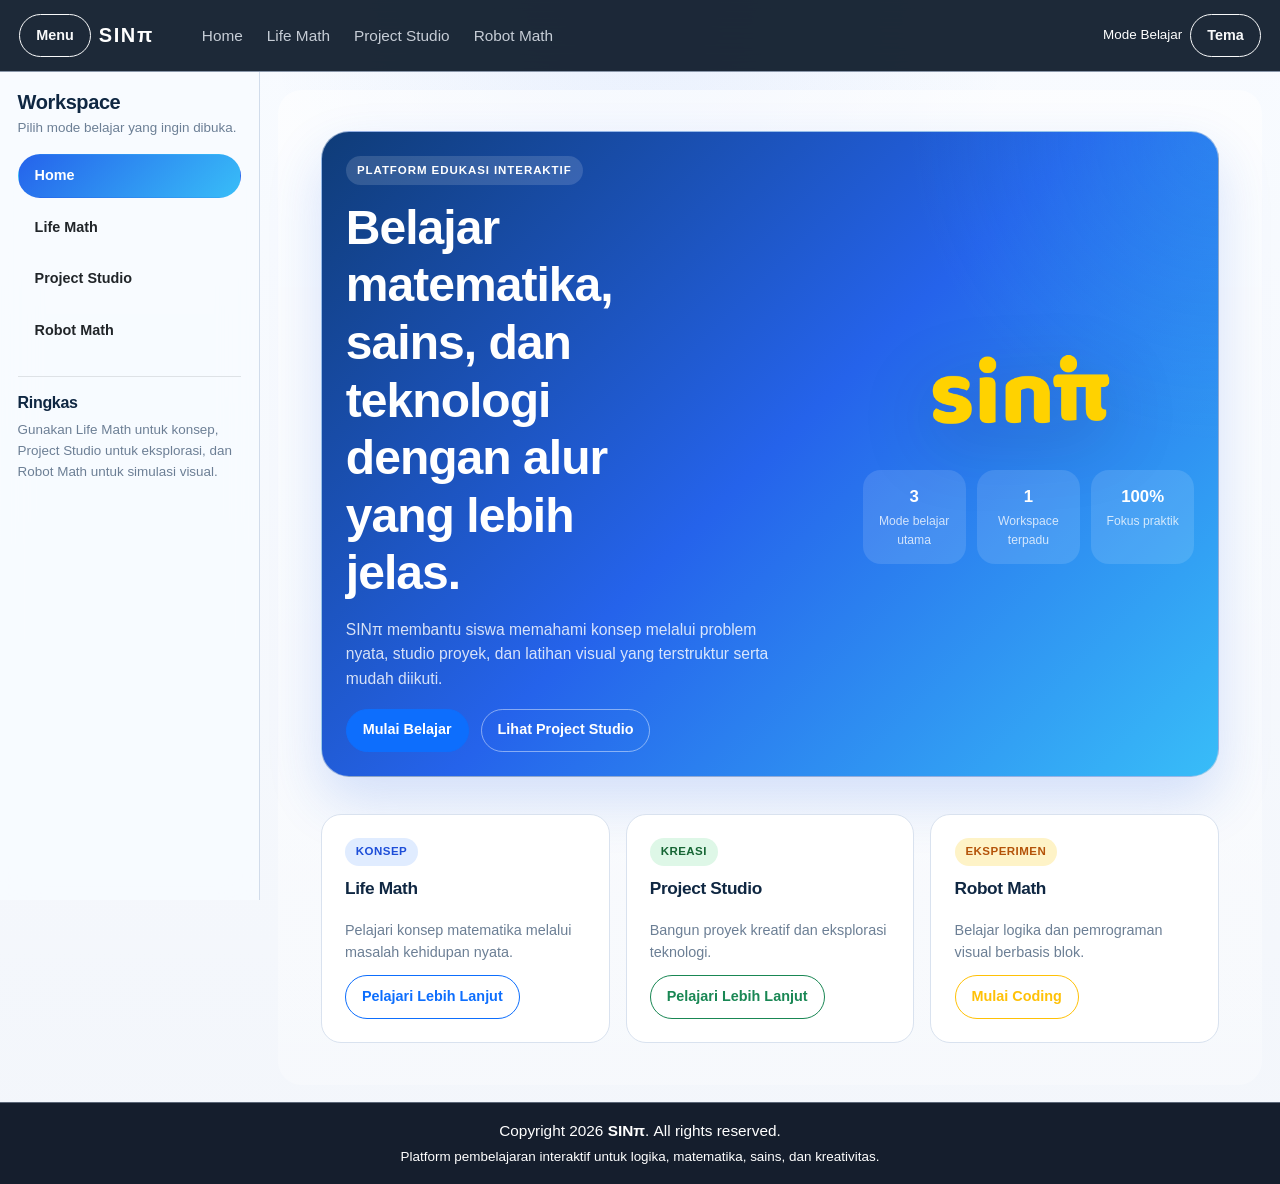
==== commit e235115d: "update ketujuh" ====
--- a/index.html
+++ b/index.html
@@ -52,8 +52,12 @@
 
           <div class="card p-3" id="solving-card">
             <h2>Solving</h2>
-            <div id="whiteboard-toolbar"></div>
-            <canvas id="whiteboard" width="800" height="500"></canvas>
+            <div class="whiteboard-container life-math-whiteboard-container">
+              <div id="whiteboard-toolbar" class="whiteboard-toolbar"></div>
+              <div class="whiteboard-wrapper">
+                <canvas id="whiteboard" width="800" height="500"></canvas>
+              </div>
+            </div>
           </div>
         </section>
 
@@ -479,15 +483,46 @@
           <h1>Robot Math</h1>
 
           <div class="robot-container d-flex">
-            <div class="robot-sidebar" id="robot-category-list">
-              <button onclick="showCategory('kejadian')">Kejadian</button>
-              <button onclick="showCategory('gerakan')">Gerakan</button>
-              <button onclick="showCategory('operasi')">Operasi</button>
-              <button onclick="showCategory('tampilan')">Tampilan</button>
-              <button onclick="showCategory('kontrol')">Kontrol</button>
-              <button onclick="showCategory('sensor')">Sensor</button>
-              <button onclick="showCategory('variabel')">Variabel</button>
-              <button onclick="showCategory('balok-saya')">Balok Saya</button>
+            <div class="robot-sidebar" id="robot-category-panel">
+              <div class="robot-sidebar-header">
+                <div>
+                  <h2 class="robot-sidebar-title">Kategori</h2>
+                  <p class="robot-sidebar-subtitle">
+                    Pilih kelompok blok yang ingin dipakai.
+                  </p>
+                </div>
+                <button
+                  type="button"
+                  class="robot-sidebar-toggle"
+                  id="robot-category-toggle"
+                  onclick="toggleRobotCategoryList()"
+                >
+                  Hide
+                </button>
+              </div>
+              <div class="robot-category-list" id="robot-category-list">
+                <button onclick="showCategory('gerakan-robot')">
+                  Gerakan Robot
+                </button>
+                <button onclick="showCategory('tampilan-output')">
+                  Tampilan & Output
+                </button>
+                <button onclick="showCategory('kejadian')">Kejadian</button>
+                <button onclick="showCategory('kontrol')">Kontrol</button>
+                <button onclick="showCategory('operator-matematika')">
+                  Operator Matematika
+                </button>
+                <button onclick="showCategory('matematika-lanjutan')">
+                  Matematika Lanjutan
+                </button>
+                <button onclick="showCategory('logika-perbandingan')">
+                  Logika & Perbandingan
+                </button>
+                <button onclick="showCategory('variabel')">Variabel</button>
+                <button onclick="showCategory('fungsi')">
+                  Fungsi / Balok Saya
+                </button>
+              </div>
             </div>
 
             <div class="block-palette" id="palette"></div>
@@ -520,11 +555,11 @@
               </div>
             </div>
 
-            <div class="robot-output">
+            <div class="robot-target-column">
               <div class="stage-panel card">
                 <div class="card-body">
                   <div class="stage-header">
-                    <h2 class="h5 mb-0">Stage</h2>
+                    <h2 class="h5 mb-0">Stage Wrapper</h2>
                     <div class="stage-inline-tools">
                       <label class="stage-inline-label" for="stage-image-input">
                         Gambar
@@ -540,11 +575,11 @@
 
                   <div class="stage-settings">
                     <div class="stage-field">
-                      <label for="stage-text">Kata Stage</label>
+                      <label for="stage-text">Judul Stage</label>
                       <input
                         id="stage-text"
                         type="text"
-                        value="Halo Robot Math"
+                        value="Robot Math"
                         oninput="updateStageSettings()"
                       />
                     </div>
@@ -561,25 +596,88 @@
 
                   <p class="stage-help">
                     Sprite bisa dipindahkan langsung dengan drag di stage.
+                    Gunakan blok untuk menjalankan gerak robot dan ekspresi
+                    matematika.
                   </p>
-                  <canvas id="robot-canvas" width="420" height="320"></canvas>
-                </div>
-              </div>
-
-              <div class="robot-output-actions">
-                <button onclick="runProgram()" class="btn btn-success">
-                  Run
-                </button>
-                <button
-                  type="button"
-                  class="btn btn-outline-secondary"
-                  onclick="resetRobotOutput()"
-                >
-                  Reset
-                </button>
-              </div>
-              <div class="robot-log" id="robot-log" aria-live="polite">
-                Tambahkan block seperti Start, Move Forward, dan Triangle Area.
+                  <div class="stage-wrapper" id="stage-wrapper">
+                    <div class="stage-runbar">
+                      <button
+                        onclick="runProgram()"
+                        class="btn btn-success stage-run-button"
+                        type="button"
+                      >
+                        Run
+                      </button>
+                    </div>
+                    <canvas id="robot-canvas" width="520" height="340"></canvas>
+                  </div>
+                </div>
+              </div>
+
+              <div class="target-pane" id="target-pane">
+                <section class="target-card robot-info" id="robot-info">
+                  <h3>Robot Info</h3>
+                  <div class="target-grid">
+                    <div>
+                      <strong>X:</strong> <span id="robot-pos-x">80</span>
+                    </div>
+                    <div>
+                      <strong>Y:</strong> <span id="robot-pos-y">190</span>
+                    </div>
+                    <div>
+                      <strong>Arah:</strong> <span id="robot-angle">0</span>
+                    </div>
+                    <div>
+                      <strong>Status:</strong>
+                      <span id="robot-status">Siap</span>
+                    </div>
+                  </div>
+                </section>
+
+                <section class="target-card math-panel" id="math-panel">
+                  <h3>Math Panel</h3>
+                  <div id="math-expression">Ekspresi: -</div>
+                  <div id="math-result">Hasil: -</div>
+                  <div id="math-realtime">
+                    Realtime: menunggu blok dijalankan.
+                  </div>
+                </section>
+
+                <section class="target-card output-panel" id="output-panel">
+                  <h3>Output Panel</h3>
+                  <div class="robot-log" id="robot-log" aria-live="polite">
+                    Tambahkan blok Robot Math untuk mulai menyusun program.
+                  </div>
+                </section>
+
+                <section class="target-card control-panel" id="control-panel">
+                  <h3>Control Panel</h3>
+                  <div class="control-actions">
+                    <button
+                      type="button"
+                      class="btn btn-outline-secondary"
+                      onclick="resetRobotOutput()"
+                    >
+                      Reset
+                    </button>
+                  </div>
+                  <div class="control-trigger">
+                    <label for="trigger-button-name">Trigger Button</label>
+                    <input
+                      id="trigger-button-name"
+                      type="text"
+                      value="A"
+                      placeholder="Nama tombol"
+                    />
+                    <button
+                      type="button"
+                      class="btn btn-outline-primary"
+                      onclick="triggerRobotButton()"
+                    >
+                      Simulasikan Tombol
+                    </button>
+                  </div>
+                </section>
               </div>
             </div>
           </div>
--- a/assets/css/home.css
+++ b/assets/css/home.css
@@ -1,17 +1,208 @@
-/* HERO */
+#home {
+  min-height: auto;
+}
+
+.home-shell {
+  display: grid;
+  gap: 1.2rem;
+}
+
 .home-hero {
-  background: linear-gradient(135deg, #0d6efd, #4dabf7);
-  color: white;
-  border-radius: 12px;
-}
-
-/* FEATURE CARD */
+  display: grid;
+  grid-template-columns: minmax(0, 1.2fr) minmax(280px, 0.8fr);
+  gap: 1.2rem;
+  align-items: center;
+  padding: 1.5rem;
+  border: 1px solid rgba(196, 210, 229, 0.7);
+  border-radius: 28px;
+  background:
+    radial-gradient(circle at top right, rgba(56, 189, 248, 0.2), transparent 28%),
+    linear-gradient(135deg, #0f3c78 0%, #2563eb 50%, #38bdf8 100%);
+  color: #fff;
+  box-shadow: 0 24px 54px rgba(37, 99, 235, 0.18);
+}
+
+.home-eyebrow {
+  display: inline-flex;
+  align-items: center;
+  margin-bottom: 0.85rem;
+  padding: 0.35rem 0.7rem;
+  border-radius: 999px;
+  background: rgba(255, 255, 255, 0.14);
+  font-size: 0.72rem;
+  font-weight: 700;
+  letter-spacing: 0.08em;
+  text-transform: uppercase;
+}
+
+.home-hero h1 {
+  max-width: 12ch;
+  font-size: clamp(2rem, 4vw, 3rem);
+  color: #fff;
+}
+
+.home-hero .lead {
+  max-width: 52ch;
+  margin: 0;
+  color: rgba(255, 255, 255, 0.82) !important;
+  font-size: 0.98rem;
+}
+
+.home-hero-actions {
+  display: flex;
+  flex-wrap: wrap;
+  gap: 0.75rem;
+  margin-top: 1.1rem;
+}
+
+.home-hero .btn-outline-light {
+  color: #fff;
+  border-color: rgba(255, 255, 255, 0.45);
+}
+
+.home-hero-brand {
+  display: grid;
+  gap: 1rem;
+  justify-items: center;
+}
+
+.logo {
+  max-width: 220px;
+  filter: drop-shadow(0 18px 36px rgba(15, 23, 42, 0.22));
+}
+
+.home-metrics {
+  display: grid;
+  grid-template-columns: repeat(3, minmax(0, 1fr));
+  gap: 0.7rem;
+  width: 100%;
+}
+
+.home-metric {
+  padding: 0.85rem 0.8rem;
+  border-radius: 18px;
+  background: rgba(255, 255, 255, 0.12);
+  text-align: center;
+}
+
+.home-metric strong {
+  display: block;
+  font-size: 1.05rem;
+}
+
+.home-metric span {
+  display: block;
+  margin-top: 0.15rem;
+  font-size: 0.76rem;
+  color: rgba(255, 255, 255, 0.76);
+}
+
+.home-feature-grid {
+  margin-top: 0.1rem;
+}
+
 .feature-card {
-  transition: all 0.3s ease;
-  border-radius: 12px;
+  display: flex;
+  flex-direction: column;
+  gap: 0.75rem;
+  padding: 1.15rem;
+  min-height: 100%;
+  border-radius: 22px;
+  transition:
+    transform 0.22s ease,
+    box-shadow 0.22s ease,
+    border-color 0.22s ease;
 }
 
 .feature-card:hover {
-  transform: translateY(-5px);
-  box-shadow: 0 10px 25px rgba(0, 0, 0, 0.1);
-}
+  transform: translateY(-4px);
+  box-shadow: 0 18px 34px rgba(15, 23, 42, 0.1);
+}
+
+.feature-card h3 {
+  margin: 0;
+  font-size: 1.08rem;
+}
+
+.feature-card p {
+  margin: 0;
+  font-size: 0.9rem;
+  line-height: 1.55;
+}
+
+.feature-tag {
+  display: inline-flex;
+  align-items: center;
+  width: fit-content;
+  padding: 0.32rem 0.68rem;
+  border-radius: 999px;
+  font-size: 0.72rem;
+  font-weight: 700;
+  letter-spacing: 0.04em;
+  text-transform: uppercase;
+}
+
+.feature-card-primary .feature-tag {
+  background: #e0ecff;
+  color: #1d4ed8;
+}
+
+.feature-card-success .feature-tag {
+  background: #def7e7;
+  color: #166534;
+}
+
+.feature-card-warning .feature-tag {
+  background: #fef3c7;
+  color: #b45309;
+}
+
+.dark-mode .home-hero {
+  background:
+    radial-gradient(circle at top right, rgba(56, 189, 248, 0.16), transparent 28%),
+    linear-gradient(135deg, #102340 0%, #1d4ed8 48%, #0ea5e9 100%);
+}
+
+.dark-mode .feature-card-primary .feature-tag {
+  background: rgba(59, 130, 246, 0.18);
+  color: #bfdbfe;
+}
+
+.dark-mode .feature-card-success .feature-tag {
+  background: rgba(22, 163, 74, 0.18);
+  color: #bbf7d0;
+}
+
+.dark-mode .feature-card-warning .feature-tag {
+  background: rgba(245, 158, 11, 0.16);
+  color: #fde68a;
+}
+
+@media (max-width: 992px) {
+  .home-hero {
+    grid-template-columns: 1fr;
+  }
+
+  .home-hero h1 {
+    max-width: none;
+  }
+}
+
+@media (max-width: 768px) {
+  .home-hero {
+    padding: 1.15rem;
+    border-radius: 22px;
+  }
+
+  .home-hero .lead {
+    font-size: 0.92rem;
+  }
+
+  .home-metrics {
+    grid-template-columns: 1fr;
+  }
+
+  .logo {
+    max-width: 150px;
+  }
+}
--- a/assets/css/style.css
+++ b/assets/css/style.css
@@ -1,22 +1,114 @@
+:root {
+  --ui-bg: #f3f6fb;
+  --ui-surface: rgba(255, 255, 255, 0.88);
+  --ui-surface-strong: #ffffff;
+  --ui-border: #d9e2ef;
+  --ui-border-strong: #c4d2e5;
+  --ui-text: #16324f;
+  --ui-text-muted: #60758c;
+  --ui-heading: #0f2742;
+  --ui-primary: #2563eb;
+  --ui-primary-strong: #1d4ed8;
+  --ui-success: #15803d;
+  --ui-warning: #b45309;
+  --ui-shadow: 0 18px 42px rgba(15, 23, 42, 0.08);
+  --ui-shadow-soft: 0 10px 24px rgba(15, 23, 42, 0.06);
+  --ui-radius: 20px;
+  --ui-radius-md: 16px;
+  --ui-radius-sm: 12px;
+  --ui-space-1: 0.4rem;
+  --ui-space-2: 0.65rem;
+  --ui-space-3: 0.9rem;
+  --ui-space-4: 1.1rem;
+  --ui-space-5: 1.45rem;
+  --ui-space-6: 1.9rem;
+}
+
+html {
+  text-size-adjust: 100%;
+  -webkit-text-size-adjust: 100%;
+  scroll-behavior: smooth;
+}
+
 body {
   overflow-x: hidden;
+  margin: 0;
+  color: var(--ui-text);
+  font-family: "Segoe UI", "Trebuchet MS", sans-serif;
+  font-size: 0.96rem;
+  line-height: 1.55;
+  background:
+    radial-gradient(circle at top, rgba(37, 99, 235, 0.07), transparent 28%),
+    linear-gradient(180deg, #f8fbff 0%, var(--ui-bg) 100%);
+}
+
+h1,
+h2,
+h3,
+h4,
+h5,
+h6 {
+  color: var(--ui-heading);
+  font-weight: 700;
+  letter-spacing: -0.02em;
+}
+
+p,
+li,
+label,
+small,
+span {
+  color: inherit;
+}
+
+a {
+  color: inherit;
+}
+
+ul {
+  margin-bottom: 0;
+  padding-left: 1.2rem;
+}
+
+.section {
+  display: none;
+  padding: var(--ui-space-4);
+  border-radius: calc(var(--ui-radius) + 4px);
+  background: linear-gradient(
+    180deg,
+    rgba(255, 255, 255, 0.55),
+    rgba(255, 255, 255, 0.3)
+  );
+}
+
+.section.active {
+  display: block;
+}
+
+.section > h1 {
+  margin: 0 0 var(--ui-space-4);
+  font-size: clamp(1.55rem, 2vw, 2.1rem);
 }
 
 .app-layout {
-  min-height: calc(100vh - 56px);
+  min-height: calc(100vh - 72px);
   position: relative;
 }
 
 .main-content {
   min-width: 0;
   width: 100%;
+  padding: var(--ui-space-4) !important;
   transition: margin-left 0.25s ease;
 }
 
 .sidebar {
-  width: 250px;
-  min-height: 100vh;
-  background: #f8f9fa;
+  width: 260px;
+  min-height: calc(100vh - 72px);
+  padding: var(--ui-space-4) !important;
+  border-right: 1px solid rgba(196, 210, 229, 0.75) !important;
+  background: rgba(248, 251, 255, 0.9) !important;
+  backdrop-filter: blur(18px);
   transition:
     transform 0.25s ease,
     margin-left 0.25s ease,
@@ -30,26 +122,28 @@
 
 .sidebar-btn {
   border: 1px solid transparent;
-  border-radius: 12px;
+  border-radius: 14px;
+  padding: 0.8rem 0.95rem;
+  font-weight: 600;
   transition: all 0.2s ease;
 }
 
 .sidebar-btn:hover,
 .sidebar-btn:focus-visible {
-  background-color: #e9f2ff;
-  border-color: #bfd7ff;
+  background-color: #edf4ff;
+  border-color: #c9daf8;
 }
 
 .sidebar-btn.active {
-  background-color: #0d6efd;
-  border-color: #0d6efd;
+  background: linear-gradient(135deg, var(--ui-primary) 0%, #38bdf8 100%);
+  border-color: transparent;
   color: #fff;
 }
 
 .sidebar-overlay {
   position: fixed;
   inset: 0;
-  background: rgba(15, 23, 42, 0.45);
+  background: rgba(15, 23, 42, 0.42);
   opacity: 0;
   visibility: hidden;
   transition: all 0.25s ease;
@@ -70,114 +164,209 @@
   border: 0 !important;
 }
 
+.navbar {
+  min-height: 72px;
+  padding: 0.85rem 1.2rem !important;
+  border-bottom: 1px solid rgba(196, 210, 229, 0.65);
+  background: rgba(10, 23, 40, 0.92) !important;
+  backdrop-filter: blur(18px);
+}
+
+.navbar-brand {
+  letter-spacing: 0.08em;
+}
+
+.navbar .nav-link {
+  color: rgba(226, 232, 240, 0.86) !important;
+  font-weight: 500;
+  transition: color 0.2s ease;
+}
+
+.navbar .nav-link:hover,
+.navbar .nav-link.active {
+  color: #ffffff !important;
+}
+
+.btn {
+  border-radius: 999px !important;
+  padding: 0.62rem 1rem;
+  font-weight: 600;
+  font-size: 0.9rem;
+  transition:
+    transform 0.18s ease,
+    box-shadow 0.18s ease,
+    opacity 0.18s ease;
+}
+
+.btn:hover {
+  transform: translateY(-1px);
+  opacity: 0.98;
+}
+
+.btn-primary,
+.btn-success,
+.btn-warning {
+  box-shadow: 0 10px 20px rgba(37, 99, 235, 0.16);
+}
+
+.btn-outline-primary,
+.btn-outline-success,
+.btn-outline-warning,
+.btn-outline-secondary,
+.btn-outline-light {
+  border-width: 1px;
+}
+
+.card,
+.stage-panel,
+.target-card,
+.project-panel,
+.block-palette,
+.workspace-stage,
+.robot-sidebar,
+.technology-editor-card,
+.technology-preview-card,
+.design-tool-card {
+  border: 1px solid var(--ui-border) !important;
+  border-radius: var(--ui-radius) !important;
+  background: var(--ui-surface-strong);
+  box-shadow: var(--ui-shadow);
+}
+
+.card {
+  padding: var(--ui-space-5);
+}
+
+.card p:last-child,
+.card ul:last-child {
+  margin-bottom: 0;
+}
+
+input,
+textarea,
+select,
+.form-control {
+  border-radius: var(--ui-radius-sm) !important;
+  border: 1px solid var(--ui-border-strong) !important;
+  background: #fbfdff !important;
+  color: var(--ui-text) !important;
+  font-size: 0.92rem;
+}
+
+input:focus,
+textarea:focus,
+select:focus,
+.form-control:focus {
+  box-shadow: 0 0 0 3px rgba(37, 99, 235, 0.1) !important;
+  border-color: #8db4f6 !important;
+  outline: none;
+}
+
+input[type="range"] {
+  cursor: pointer;
+}
+
+input[type="color"] {
+  border: none !important;
+  background: none !important;
+  width: 38px;
+  height: 38px;
+  cursor: pointer;
+}
+
+.app-footer {
+  margin-top: var(--ui-space-5);
+  border-top: 1px solid rgba(196, 210, 229, 0.4);
+  background: rgba(8, 18, 32, 0.94) !important;
+}
+
+::-webkit-scrollbar {
+  width: 7px;
+  height: 7px;
+}
+
+::-webkit-scrollbar-thumb {
+  background: #b8c5d6;
+  border-radius: 999px;
+}
+
+::-webkit-scrollbar-thumb:hover {
+  background: #98a8bd;
+}
+
+.dark-mode {
+  background:
+    radial-gradient(circle at top, rgba(59, 130, 246, 0.08), transparent 26%),
+    linear-gradient(180deg, #0f172a 0%, #111c2e 100%);
+  color: #e5eef8;
+}
+
+.dark-mode .section {
+  background: linear-gradient(
+    180deg,
+    rgba(20, 32, 49, 0.78),
+    rgba(20, 32, 49, 0.6)
+  );
+}
+
 .dark-mode .sidebar {
-  background-color: #1e1e1e !important;
-  border-color: #333 !important;
-}
-
-.dark-mode .sidebar .text-muted {
-  color: #b7b7b7 !important;
+  background: rgba(17, 27, 42, 0.94) !important;
+  border-color: #29405d !important;
 }
 
 .dark-mode .sidebar-btn {
-  color: #fff;
+  color: #e5eef8;
 }
 
 .dark-mode .sidebar-btn:hover,
 .dark-mode .sidebar-btn:focus-visible {
-  background-color: #2a2a2a;
-  border-color: #444;
-}
-
-/* ===============================
-   HERO SECTION
-=============================== */
-#home {
-  min-height: 80vh;
-}
-
-#home .display-4 {
-  font-weight: 700;
-  letter-spacing: 1px;
-}
-
-#home .lead {
-  max-width: 600px;
-  margin: 0 auto;
-}
-
-/* ===============================
-   BUTTON HERO
-=============================== */
-#home .btn-primary {
-  padding: 10px 28px;
-  border-radius: 30px;
-  transition: all 0.3s ease;
-}
-
-#home .btn-primary:hover {
-  transform: translateY(-2px);
-  box-shadow: 0 6px 20px rgba(13, 110, 253, 0.3);
-}
-
-/* ===============================
-   CARD FEATURES
-=============================== */
-#home .card {
-  border-radius: 16px;
-  transition: all 0.3s ease;
-}
-
-#home .card:hover {
-  transform: translateY(-6px);
-  box-shadow: 0 10px 25px rgba(0, 0, 0, 0.1);
-}
-
-/* ===============================
-   CARD TITLE
-=============================== */
-#home .card h3 {
-  font-weight: 600;
-}
-
-/* ===============================
-   CARD BUTTON
-=============================== */
-#home .card .btn {
-  border-radius: 20px;
-  transition: all 0.3s ease;
-}
-
-#home .card .btn:hover {
-  transform: scale(1.05);
-}
-
-/* ===============================
-   GRID SPACING FIX
-=============================== */
-#home .row {
-  margin-top: 40px;
-}
-
-/* ===============================
-   DARK MODE SUPPORT
-=============================== */
-.dark-mode #home {
-  background-color: #121212;
-}
-
-.dark-mode #home .card {
-  background-color: #1e1e1e;
-  color: #ffffff;
-}
-
-.dark-mode #home .text-muted {
-  color: #bbbbbb !important;
-}
-
-/* ===============================
-   RESPONSIVE
-=============================== */
+  background-color: #1a2a40;
+  border-color: #37506f;
+}
+
+.dark-mode .card,
+.dark-mode .stage-panel,
+.dark-mode .target-card,
+.dark-mode .project-panel,
+.dark-mode .block-palette,
+.dark-mode .workspace-stage,
+.dark-mode .robot-sidebar,
+.dark-mode .technology-editor-card,
+.dark-mode .technology-preview-card,
+.dark-mode .design-tool-card {
+  background: #142031;
+  border-color: #29405d !important;
+  color: #f8fafc;
+  box-shadow: 0 18px 42px rgba(2, 8, 23, 0.34);
+}
+
+.dark-mode input,
+.dark-mode textarea,
+.dark-mode select,
+.dark-mode .form-control {
+  background: #0e1725 !important;
+  color: #f8fafc !important;
+  border-color: #365273 !important;
+}
+
+.dark-mode .btn {
+  border-color: rgba(148, 163, 184, 0.35);
+}
+
+.dark-mode .app-footer {
+  border-color: rgba(41, 64, 93, 0.6);
+}
+
+@media (max-width: 992px) {
+  .main-content {
+    padding: var(--ui-space-3) !important;
+  }
+
+  .section {
+    padding: var(--ui-space-3);
+  }
+}
+
 @media (max-width: 768px) {
   .app-layout {
     min-height: 100vh;
@@ -185,10 +374,10 @@
 
   .sidebar {
     position: fixed;
-    top: 56px;
+    top: 72px;
     left: 0;
     bottom: 0;
-    max-width: 85vw;
+    max-width: 86vw;
     transform: translateX(-100%);
     box-shadow: 0 20px 40px rgba(0, 0, 0, 0.2);
   }
@@ -200,19 +389,26 @@
   .sidebar-hidden .sidebar {
     width: 280px;
     min-width: 280px;
-    padding: 1rem !important;
-    border-right: 1px solid var(--bs-border-color) !important;
+    padding: var(--ui-space-4) !important;
+    border-right: 1px solid var(--ui-border) !important;
   }
 
   .main-content {
     margin-left: 0;
-  }
-
-  #home .display-4 {
-    font-size: 2rem;
-  }
-
-  #home .lead {
-    font-size: 1rem;
-  }
-}
+    padding: var(--ui-space-2) !important;
+  }
+
+  .section {
+    padding: var(--ui-space-2);
+    border-radius: 18px;
+  }
+
+  .section > h1 {
+    font-size: 1.4rem;
+    margin-bottom: var(--ui-space-3);
+  }
+
+  .navbar {
+    padding: 0.75rem 0.9rem !important;
+  }
+}
--- a/assets/css/lifeMath.css
+++ b/assets/css/lifeMath.css
@@ -1,84 +1,111 @@
-/* ===============================
-   LIFE MATH SECTION
-================================ */
 #life-math {
-  padding: 10px;
+  padding: 0.25rem;
 }
 
-/* ===============================
-   CARD KHUSUS LIFE MATH
-================================ */
 #life-math .card {
-  transition: all 0.2s ease;
+  padding: 1.15rem !important;
+  transition:
+    transform 0.2s ease,
+    box-shadow 0.2s ease;
 }
 
 #life-math .card:hover {
   transform: translateY(-2px);
+  box-shadow: 0 18px 32px rgba(15, 23, 42, 0.08);
 }
 
-/* ===============================
-   TEORI
-================================ */
+#life-math h2 {
+  margin-bottom: 0.65rem;
+  font-size: 1.12rem;
+}
+
+#life-math p,
+#life-math li {
+  font-size: 0.92rem;
+  color: #47617c;
+}
+
 #teori-card {
-  border-left: 5px solid #0d6efd;
+  border-left: 4px solid #2563eb;
 }
 
 #teori-card .formula {
-  font-size: 1.8rem;
-  font-weight: bold;
-  color: #0d6efd;
+  margin-bottom: 0.55rem;
+  font-size: clamp(1.4rem, 3vw, 1.9rem);
+  font-weight: 700;
+  letter-spacing: -0.03em;
+  color: #2563eb;
 }
 
-/* ===============================
-   PROBLEM
-================================ */
 #contoh-card {
-  border-left: 5px solid #198754;
+  border-left: 4px solid #16a34a;
+}
+
+#contoh-card ul {
+  display: grid;
+  gap: 0.45rem;
 }
 
 #contoh-card ul li {
-  margin-bottom: 6px;
-  line-height: 1.4;
+  margin-bottom: 0;
+  line-height: 1.5;
 }
 
-/* ===============================
-   SOLVING (CANVAS AREA)
-================================ */
 #solving-card {
-  border-left: 5px solid #ffc107;
+  border-left: 4px solid #f59e0b;
 }
 
-/* Toolbar container */
-#toolbar {
-  margin-bottom: 10px;
+#solving-card > p {
+  margin-bottom: 0.8rem;
+  font-size: 0.9rem;
+  color: #60758c;
 }
 
-/* Whiteboard canvas */
+#whiteboard-toolbar {
+  margin-bottom: 0.85rem;
+}
+
+.life-math-whiteboard-container .whiteboard-toolbar {
+  display: block;
+}
+
+.life-math-whiteboard-container .whiteboard-toolbar-inner {
+  flex-wrap: nowrap;
+  justify-content: flex-start;
+}
+
+.life-math-whiteboard-container .whiteboard-toolbar-group-end {
+  margin-left: 0;
+}
+
 #whiteboard {
   width: 100%;
   max-width: 100%;
-  border: 2px dashed #ccc;
-  border-radius: 8px;
+  border: 1px solid #d4deea;
+  border-radius: 18px;
   background-color: #ffffff;
   cursor: crosshair;
 }
 
-/* ===============================
-   DARK MODE
-================================ */
+.dark-mode #life-math p,
+.dark-mode #life-math li,
+.dark-mode #solving-card > p {
+  color: #bfd0e2;
+}
+
 .dark-mode #teori-card {
-  border-color: #4dabf7;
+  border-color: #60a5fa;
 }
 
 .dark-mode #contoh-card {
-  border-color: #51cf66;
+  border-color: #4ade80;
 }
 
 .dark-mode #solving-card {
-  border-color: #ffd43b;
+  border-color: #fbbf24;
 }
 
 .dark-mode #whiteboard {
   background-color: #1e1e1e;
-  border-color: #555;
+  border-color: #365273;
 }
--- a/assets/css/projectStudio.css
+++ b/assets/css/projectStudio.css
@@ -1,30 +1,28 @@
-/* ===============================
-   PROJECT STUDIO SECTION
-================================ */
 #project-studio {
-  padding: 10px;
+  padding: 0.25rem;
 }
 
 .project-submenu {
   display: flex;
   flex-wrap: wrap;
-  gap: 10px;
-  margin-bottom: 16px;
+  gap: 0.65rem;
+  margin-bottom: 1rem;
 }
 
 .project-submenu-btn {
-  border: 1px solid #cbd5e1;
-  background: #fff;
-  color: #0f172a;
+  border: 1px solid #cbd7e6;
+  background: rgba(255, 255, 255, 0.9);
+  color: #173250;
   border-radius: 999px;
-  padding: 10px 16px;
-  font-weight: 600;
+  padding: 0.6rem 0.95rem;
+  font-size: 0.88rem;
+  font-weight: 700;
 }
 
 .project-submenu-btn.active {
-  background: #0d6efd;
+  background: linear-gradient(135deg, #2563eb 0%, #38bdf8 100%);
   color: #fff;
-  border-color: #0d6efd;
+  border-color: transparent;
 }
 
 .project-panels {
@@ -33,10 +31,8 @@
 
 .project-panel {
   display: none;
-  background: #ffffff;
-  border: 1px solid #ddd;
-  border-radius: 18px;
-  padding: 16px;
+  padding: 1.2rem;
+  overflow: hidden;
 }
 
 .project-panel.active {
@@ -44,22 +40,32 @@
 }
 
 .project-panel-header {
-  margin-bottom: 16px;
+  margin-bottom: 1rem;
 }
 
 .project-panel-header h2 {
-  margin-bottom: 8px;
+  margin-bottom: 0.45rem;
+  font-size: 1.25rem;
+}
+
+.project-panel-header p {
+  max-width: 60ch;
+  margin: 0;
+  font-size: 0.92rem;
+  color: #60758c;
 }
 
 .project-badge {
   display: inline-block;
-  padding: 6px 12px;
+  padding: 0.35rem 0.72rem;
   border-radius: 999px;
-  background: #e0efff;
-  color: #0d6efd;
-  font-size: 0.8rem;
+  background: #e7f0ff;
+  color: #1d4ed8;
+  font-size: 0.72rem;
   font-weight: 700;
-  margin-bottom: 12px;
+  letter-spacing: 0.04em;
+  text-transform: uppercase;
+  margin-bottom: 0.8rem;
 }
 
 .project-board-shell {
@@ -68,43 +74,43 @@
 
 .design-studio-layout {
   display: grid;
-  grid-template-columns: 280px minmax(0, 1fr);
-  gap: 16px;
+  grid-template-columns: 260px minmax(0, 1fr);
+  gap: 1rem;
   align-items: start;
 }
 
-.design-tools-panel {
+.design-tools-panel,
+.technology-editors {
   display: grid;
-  gap: 12px;
-}
-
-.design-tool-card {
-  border: 1px solid #dbe1ea;
-  border-radius: 14px;
-  padding: 12px;
-  background: #f8fafc;
+  gap: 0.85rem;
+}
+
+.design-tool-card,
+.technology-editor-card,
+.technology-preview-card {
+  padding: 1rem;
 }
 
 .design-tool-card h3 {
-  font-size: 1rem;
-  margin-bottom: 10px;
-}
-
-.design-tool-card label {
-  display: block;
-  font-size: 0.82rem;
-  font-weight: 600;
-  margin-bottom: 6px;
+  font-size: 0.96rem;
+  margin-bottom: 0.8rem;
+}
+
+.design-tool-card label,
+.technology-editor-card label {
+  display: block;
+  font-size: 0.78rem;
+  font-weight: 700;
+  color: #24415f;
+  margin-bottom: 0.35rem;
 }
 
 .design-tool-card input,
-.design-tool-card textarea {
-  width: 100%;
-  border: 1px solid #cbd5e1;
-  border-radius: 10px;
-  padding: 8px 10px;
-  margin-bottom: 10px;
-  background: #fff;
+.design-tool-card textarea,
+.technology-editor {
+  width: 100%;
+  padding: 0.72rem 0.85rem;
+  margin-bottom: 0.75rem;
 }
 
 .design-board-shell {
@@ -113,14 +119,16 @@
 
 .project-toolbar {
   margin-bottom: 0;
+  width: 100%;
 }
 
 .project-whiteboard-wrapper {
-  height: 520px;
+  height: 500px;
+  min-width: 0;
 }
 
 .design-whiteboard-wrapper {
-  height: 720px;
+  height: 680px;
 }
 
 .design-whiteboard-wrapper::before {
@@ -137,36 +145,18 @@
 
 .technology-layout {
   display: grid;
-  grid-template-columns: minmax(0, 1.2fr) minmax(320px, 0.8fr);
-  gap: 16px;
-}
-
-.technology-editors {
-  display: grid;
-  gap: 12px;
-}
-
-.technology-editor-card,
-.technology-preview-card {
-  border: 1px solid #dbe1ea;
-  border-radius: 14px;
-  padding: 12px;
-  background: #f8fafc;
+  grid-template-columns: minmax(0, 1.1fr) minmax(300px, 0.9fr);
+  gap: 1rem;
 }
 
 .technology-editor-card label {
-  display: block;
-  font-weight: 700;
-  margin-bottom: 8px;
+  margin-bottom: 0.55rem;
 }
 
 .technology-editor {
-  width: 100%;
-  min-height: 170px;
-  border: 1px solid #cbd5e1;
-  border-radius: 10px;
-  padding: 10px;
+  min-height: 158px;
   font-family: Consolas, "Courier New", monospace;
+  font-size: 0.85rem;
   resize: vertical;
   background: #ffffff;
 }
@@ -174,47 +164,37 @@
 .technology-preview-actions {
   display: flex;
   justify-content: flex-end;
-  margin-bottom: 10px;
+  margin-bottom: 0.85rem;
 }
 
 .code-preview-iframe {
   width: 100%;
-  min-height: 640px;
-  border: 1px solid #ccc;
-  border-radius: 10px;
+  min-height: 600px;
+  border: 1px solid #cbd7e6;
+  border-radius: 16px;
   background-color: #ffffff;
 }
 
-/* ===============================
-   DARK MODE
-================================ */
 .dark-mode .project-submenu-btn {
-  background-color: #1e1e1e;
-  color: #fff;
-  border-color: #3f3f46;
+  background-color: #162335;
+  color: #f8fafc;
+  border-color: #334d6f;
 }
 
 .dark-mode .project-submenu-btn.active {
-  background-color: #0d6efd;
-  border-color: #0d6efd;
-}
-
-.dark-mode .project-panel {
-  background-color: #1e1e1e;
-  border-color: #333;
-  color: #ffffff;
+  background: linear-gradient(135deg, #2563eb 0%, #0ea5e9 100%);
+  border-color: transparent;
 }
 
 .dark-mode .project-badge {
-  background: #1d4ed8;
-  color: #eff6ff;
-}
-
-.dark-mode .technology-editor-card,
-.dark-mode .technology-preview-card,
-.dark-mode .design-tool-card {
-  background: #18181b;
-  border-color: #3f3f46;
+  background: rgba(59, 130, 246, 0.18);
+  color: #bfdbfe;
+}
+
+.dark-mode .project-panel-header p,
+.dark-mode .design-tool-card label,
+.dark-mode .technology-editor-card label {
+  color: #bfd0e2;
 }
 
 .dark-mode .technology-editor,
@@ -222,19 +202,20 @@
 .dark-mode .design-tool-card textarea,
 .dark-mode .code-preview-iframe,
 .dark-mode .project-whiteboard-canvas {
-  background-color: #2a2a2a;
+  background-color: #0f1a28;
   color: #ffffff;
-  border-color: #444;
-}
-
-/* ===============================
-   RESPONSIVE
-================================ */
+  border-color: #365273;
+}
+
 @media (max-width: 992px) {
   .design-studio-layout,
   .technology-layout {
     grid-template-columns: 1fr;
   }
+
+  .design-tools-panel {
+    grid-template-columns: repeat(auto-fit, minmax(220px, 1fr));
+  }
 }
 
 @media (max-width: 768px) {
@@ -246,12 +227,16 @@
     width: 100%;
   }
 
+  .project-panel {
+    padding: 1rem;
+  }
+
   .project-whiteboard-wrapper {
-    height: 420px;
+    height: 400px;
   }
 
   .design-whiteboard-wrapper {
-    height: 520px;
+    height: 500px;
   }
 
   .code-preview-iframe {
--- a/assets/css/robotMath.css
+++ b/assets/css/robotMath.css
@@ -1,71 +1,179 @@
 /* ===============================
-   ROBOT MATH SECTION
+   ROBOT MATH
 ================================ */
 #robot-math {
-  padding: 10px;
+  padding: 4px 2px 16px;
 }
 
 .robot-container {
-  display: flex;
-  gap: 12px;
+  display: grid;
+  grid-template-columns: 220px 280px minmax(320px, 1fr) minmax(320px, 420px);
+  gap: 14px;
   margin-top: 10px;
-  align-items: stretch;
+  align-items: start;
+}
+
+.robot-sidebar,
+.block-palette,
+.workspace-stage,
+.target-card,
+.stage-panel {
+  border: 1px solid #dbe5f0;
+  box-shadow: 0 14px 34px rgba(15, 23, 42, 0.08);
 }
 
 .robot-sidebar {
-  width: 150px;
+  display: flex;
+  flex-direction: column;
+  gap: 10px;
+  padding: 12px;
+  border-radius: 20px;
+  background: linear-gradient(180deg, #f7fbff 0%, #eef4ff 100%);
+  position: sticky;
+  top: 16px;
+}
+
+.robot-sidebar-header {
+  display: flex;
+  align-items: flex-start;
+  justify-content: space-between;
+  gap: 10px;
+}
+
+.robot-sidebar-title {
+  margin: 0;
+  font-size: 0.98rem;
+  color: #103259;
+}
+
+.robot-sidebar-subtitle {
+  margin: 4px 0 0;
+  color: #60758c;
+  font-size: 0.78rem;
+  line-height: 1.4;
+}
+
+.robot-sidebar-toggle {
+  width: auto !important;
+  min-width: 76px;
+  padding: 7px 10px !important;
+  text-align: center !important;
+  font-size: 0.78rem !important;
+  white-space: nowrap;
+}
+
+.robot-category-list {
+  display: grid;
+  gap: 6px;
+  max-height: 720px;
+  overflow: hidden;
+  opacity: 1;
+  transition:
+    max-height 0.22s ease,
+    opacity 0.22s ease,
+    transform 0.22s ease;
+}
+
+.robot-sidebar.collapsed .robot-category-list {
+  max-height: 0;
+  opacity: 0;
+  transform: translateY(-4px);
+  pointer-events: none;
+}
+
+.robot-sidebar button {
+  width: 100%;
+  text-align: left;
+  border: 1px solid transparent;
+  border-radius: 12px;
+  padding: 9px 10px;
+  background: rgba(255, 255, 255, 0.9);
+  color: #24415f;
+  font-weight: 600;
+  font-size: 0.86rem;
+  line-height: 1.3;
+  transition:
+    transform 0.16s ease,
+    border-color 0.16s ease,
+    box-shadow 0.16s ease;
+}
+
+.robot-sidebar button:hover,
+.robot-sidebar button:focus-visible {
+  transform: translateY(-1px);
+  border-color: #8bb7f0;
+  box-shadow: 0 8px 18px rgba(59, 130, 246, 0.16);
+  outline: none;
+}
+
+.robot-sidebar button.active {
+  background: linear-gradient(135deg, #1e5eff 0%, #13a9d2 100%);
+  color: #fff;
+  box-shadow: 0 10px 22px rgba(30, 94, 255, 0.26);
+}
+
+.block-palette,
+.workspace-stage,
+.stage-panel,
+.target-pane {
+  border-radius: 22px;
+  background: #fff;
+}
+
+.block-palette {
+  min-height: 720px;
+  padding: 14px;
+  overflow: auto;
+}
+
+.palette-header {
+  margin-bottom: 12px;
+}
+
+.palette-header h3 {
+  margin: 0;
+  font-size: 1rem;
+  color: #103259;
+}
+
+.palette-header p {
+  margin: 4px 0 0;
+  color: #60758c;
+  font-size: 0.8rem;
+}
+
+.palette-stack {
   display: flex;
   flex-direction: column;
   gap: 8px;
-}
-
-.robot-sidebar button {
-  font-size: 0.85rem;
-  padding: 8px;
-  border: 1px solid #cbd5e1;
-  border-radius: 10px;
-  background: #fff;
-}
-
-.robot-sidebar button.active {
-  background: #0d6efd;
-  color: #fff;
-  border-color: #0d6efd;
-}
-
-.block-palette {
-  width: 260px;
-  min-height: 420px;
-  background-color: #f4f6f8;
-  border-radius: 14px;
-  padding: 12px;
-  overflow-y: auto;
 }
 
 .block {
   color: #fff;
-  padding: 10px;
-  border-radius: 12px;
-  margin-bottom: 8px;
+  border-radius: 14px;
+  padding: 10px 12px;
   cursor: grab;
-  font-size: 0.85rem;
+  user-select: none;
+}
+
+.block:active {
+  cursor: grabbing;
 }
 
 .block-title {
-  font-weight: 600;
-  margin-bottom: 6px;
+  font-weight: 700;
+  margin-bottom: 3px;
+  font-size: 0.9rem;
+  line-height: 1.3;
 }
 
 .block-hint {
-  opacity: 0.9;
   font-size: 0.72rem;
+  line-height: 1.35;
+  opacity: 0.95;
 }
 
 .workspace-wrapper {
-  flex: 1;
-  display: flex;
-  flex-direction: column;
-  gap: 10px;
   min-width: 0;
 }
 
@@ -73,69 +181,117 @@
   display: flex;
   justify-content: space-between;
   align-items: center;
-  gap: 10px;
-  font-weight: 600;
+  gap: 12px;
+  margin-bottom: 8px;
+}
+
+.workspace-toolbar span {
+  font-weight: 700;
+  color: #0f3055;
 }
 
 .workspace-controls {
   display: flex;
   align-items: center;
-  gap: 8px;
+  gap: 10px;
+}
+
+.workspace-controls small {
+  color: #637a90;
 }
 
 .workspace-zoom-label {
   min-width: 52px;
   text-align: center;
-  font-size: 0.82rem;
-  color: #475569;
+  color: #174578;
+  font-weight: 700;
 }
 
 .workspace-stage {
-  flex: 1;
-  min-height: 420px;
-  border: 2px dashed #ccc;
-  border-radius: 14px;
-  background-color: #ffffff;
+  min-height: 720px;
   overflow: auto;
+  background:
+    radial-gradient(circle at top left, rgba(56, 189, 248, 0.12), transparent 36%),
+    linear-gradient(180deg, #fcfeff 0%, #f3f8ff 100%);
 }
 
 .workspace-zoom-shell {
   min-width: 100%;
   min-height: 100%;
-  padding: 12px;
+  padding: 16px;
 }
 
 .workspace {
-  min-height: 394px;
+  min-height: 680px;
   transform-origin: top left;
-  transition: transform 0.15s ease;
+  transition: transform 0.14s ease;
+  display: flex;
+  flex-direction: column;
+  gap: 12px;
+}
+
+.workspace-placeholder,
+.slot-placeholder {
+  margin: 0;
+  border: 2px dashed #bfd1e8;
+  border-radius: 16px;
+  background: rgba(255, 255, 255, 0.76);
+  color: #6a7f94;
 }
 
 .workspace-placeholder {
-  margin: 0;
-  color: #64748b;
-}
-
-.workspace .block {
-  background-color: #20c997;
-  cursor: grab;
-}
-
-.workspace .block.dragging {
-  opacity: 0.55;
+  padding: 22px 18px;
+}
+
+.workspace-dropzone {
+  min-height: 100px;
+  width: 100%;
+}
+
+.workspace-dropzone.drag-over,
+.block-slot.drag-over {
+  outline: 2px dashed #2b7cff;
+  outline-offset: 4px;
+}
+
+.workspace-block {
+  display: flex;
+  flex-direction: column;
+  gap: 10px;
+  width: min(100%, 420px);
+  box-shadow: 0 12px 24px rgba(15, 23, 42, 0.14);
+}
+
+.workspace-block.dragging {
+  opacity: 0.48;
 }
 
 .workspace-block-header {
   display: flex;
   justify-content: space-between;
+  align-items: flex-start;
+  gap: 10px;
+}
+
+.workspace-block-meta {
+  min-width: 0;
+}
+
+.workspace-block-type {
+  display: inline-flex;
   align-items: center;
-  gap: 8px;
-  margin-bottom: 10px;
+  gap: 6px;
+  padding: 3px 8px;
+  border-radius: 999px;
+  background: rgba(255, 255, 255, 0.18);
+  font-size: 0.72rem;
+  text-transform: uppercase;
+  letter-spacing: 0.04em;
 }
 
 .workspace-block-fields {
   display: grid;
-  grid-template-columns: repeat(auto-fit, minmax(140px, 1fr));
+  grid-template-columns: repeat(auto-fit, minmax(120px, 1fr));
   gap: 8px;
 }
 
@@ -145,16 +301,27 @@
   gap: 4px;
 }
 
-.workspace-field label {
+.workspace-field label,
+.block-slot-header {
   font-size: 0.72rem;
-  font-weight: 600;
+  font-weight: 700;
 }
 
 .workspace-field input,
+.workspace-field textarea,
 .workspace-field select {
-  border: 1px solid rgba(255, 255, 255, 0.55);
-  border-radius: 8px;
-  padding: 6px 8px;
+  width: 100%;
+  border: 1px solid rgba(255, 255, 255, 0.45);
+  border-radius: 12px;
+  padding: 7px 9px;
+  background: rgba(255, 255, 255, 0.96);
+  color: #163452;
+  font-size: 0.82rem;
+}
+
+.workspace-field textarea {
+  min-height: 64px;
+  resize: vertical;
 }
 
 .workspace-field input[type="color"] {
@@ -164,49 +331,87 @@
 
 .workspace-remove {
   border: 1px solid rgba(255, 255, 255, 0.7);
-  background: transparent;
-  color: #fff;
   border-radius: 999px;
-  padding: 2px 8px;
-  font-size: 0.72rem;
-}
-
-.robot-output {
-  width: 340px;
-  display: flex;
-  flex-direction: column;
-  align-items: stretch;
-  gap: 10px;
-}
-
-.stage-panel {
-  border: 0;
-  box-shadow: 0 10px 24px rgba(15, 23, 42, 0.08);
+  background: rgba(255, 255, 255, 0.08);
+  color: inherit;
+  font-size: 0.74rem;
+  font-weight: 700;
+  padding: 6px 10px;
+}
+
+.workspace-remove:hover,
+.workspace-remove:focus-visible {
+  background: rgba(255, 255, 255, 0.18);
+  outline: none;
+}
+
+.workspace-block-slots {
+  display: flex;
+  flex-direction: column;
+  gap: 8px;
+  width: 100%;
+}
+
+.block-slot {
+  display: flex;
+  flex-direction: column;
+  gap: 7px;
+  width: 100%;
+  padding: 9px;
+  border-radius: 16px;
+  background: rgba(255, 255, 255, 0.16);
+}
+
+.block-slot-body {
+  display: flex;
+  flex-direction: column;
+  gap: 8px;
+  min-height: 64px;
+  width: 100%;
+}
+
+.slot-placeholder {
+  padding: 14px 12px;
+  border-color: rgba(255, 255, 255, 0.38);
+  background: rgba(255, 255, 255, 0.14);
+  color: rgba(255, 255, 255, 0.95);
+  text-align: center;
+}
+
+.robot-target-column {
+  display: flex;
+  flex-direction: column;
+  gap: 14px;
+}
+
+.stage-panel .card-body {
+  padding: 16px;
 }
 
 .stage-header {
   display: flex;
   justify-content: space-between;
   align-items: center;
-  gap: 10px;
-  margin-bottom: 12px;
+  gap: 12px;
+  margin-bottom: 10px;
 }
 
 .stage-inline-tools {
   display: flex;
   align-items: center;
-  gap: 8px;
+  gap: 10px;
   font-size: 0.78rem;
 }
 
 .stage-inline-label {
   margin: 0;
-  font-weight: 600;
+  font-weight: 700;
+  color: #24415f;
 }
 
 .stage-settings {
   display: grid;
-  grid-template-columns: 1fr 120px;
+  grid-template-columns: minmax(0, 1fr) 128px;
   gap: 10px;
   margin-bottom: 10px;
 }
@@ -218,32 +423,56 @@
 }
 
 .stage-field label {
-  font-size: 0.76rem;
-  font-weight: 600;
+  font-size: 0.75rem;
+  font-weight: 700;
+  color: #24415f;
 }
 
 .stage-field input {
-  border: 1px solid #cbd5e1;
-  border-radius: 10px;
-  padding: 6px 8px;
+  border: 1px solid #cad7e8;
+  border-radius: 12px;
+  padding: 8px 10px;
 }
 
 .stage-field input[type="color"] {
-  min-height: 40px;
+  min-height: 42px;
   padding: 4px;
 }
 
 .stage-help {
-  font-size: 0.76rem;
-  color: #64748b;
-  margin-bottom: 10px;
+  margin: 0 0 12px;
+  color: #6a7f94;
+  font-size: 0.8rem;
+}
+
+.stage-wrapper {
+  padding: 12px;
+  display: flex;
+  flex-direction: column;
+  gap: 10px;
+  border-radius: 18px;
+  background:
+    radial-gradient(circle at top right, rgba(251, 191, 36, 0.18), transparent 30%),
+    linear-gradient(180deg, #f6fbff 0%, #eef5ff 100%);
+}
+
+.stage-runbar {
+  display: flex;
+  justify-content: flex-end;
+  align-items: center;
+}
+
+.stage-run-button {
+  min-width: 96px;
+  font-weight: 700;
+  box-shadow: 0 10px 22px rgba(22, 163, 74, 0.22);
 }
 
 #robot-canvas {
   width: 100%;
-  border: 1px solid #ccc;
-  border-radius: 10px;
-  background-color: #fafafa;
+  border-radius: 16px;
+  border: 1px solid #cfdeef;
+  background: #fff;
   cursor: grab;
 }
 
@@ -251,127 +480,236 @@
   cursor: grabbing;
 }
 
-.robot-output-actions {
+.target-pane {
   display: grid;
-  grid-template-columns: 1fr 1fr;
+  grid-template-columns: repeat(2, minmax(0, 1fr));
+  gap: 12px;
+}
+
+.target-card {
+  padding: 14px;
+}
+
+.target-card h3 {
+  margin: 0 0 8px;
+  color: #14365f;
+  font-size: 0.96rem;
+}
+
+.target-grid {
+  display: grid;
+  grid-template-columns: repeat(2, minmax(0, 1fr));
   gap: 8px;
+  color: #234765;
+}
+
+.target-grid div {
+  border-radius: 12px;
+  padding: 9px 11px;
+  background: #f4f8fd;
+  font-size: 0.88rem;
+}
+
+.math-panel,
+.output-panel,
+.control-panel {
+  display: flex;
+  flex-direction: column;
+  gap: 10px;
+}
+
+#math-expression,
+#math-result,
+#math-realtime {
+  border-radius: 14px;
+  padding: 10px 11px;
+  background: #f4f8fd;
+  color: #1f4466;
+  font-size: 0.88rem;
+}
+
+#math-result {
+  font-weight: 700;
 }
 
 .robot-log {
-  min-height: 120px;
-  padding: 14px 16px;
+  min-height: 170px;
+  max-height: 300px;
+  overflow: auto;
+  border-radius: 16px;
+  padding: 12px;
+  background: #0f1f33;
+  color: #e8f1ff;
+  font-family: "Consolas", "Courier New", monospace;
+  line-height: 1.45;
+  font-size: 0.82rem;
+  white-space: pre-wrap;
+}
+
+.control-actions {
+  display: grid;
+  grid-template-columns: 1fr;
+  gap: 10px;
+}
+
+.control-trigger {
+  display: flex;
+  flex-direction: column;
+  gap: 8px;
+}
+
+.control-trigger label {
+  font-size: 0.76rem;
+  font-weight: 700;
+  color: #24415f;
+}
+
+.control-trigger input {
+  border: 1px solid #cad7e8;
   border-radius: 12px;
-  background: #f4f8ff;
-  border: 1px solid #cfe2ff;
-  font-weight: 500;
-  white-space: pre-line;
+  padding: 9px 10px;
+}
+
+.block.gerakan-robot {
+  background: linear-gradient(135deg, #2f80ff 0%, #0ea5e9 100%);
+}
+
+.block.tampilan-output {
+  background: linear-gradient(135deg, #f97316 0%, #fb923c 100%);
 }
 
 .block.kejadian {
-  background-color: #dc3545;
-}
-
-.block.gerakan {
-  background-color: #0d6efd;
-}
-
-.block.operasi {
-  background-color: #6f42c1;
-}
-
-.block.tampilan {
-  background-color: #fd7e14;
+  background: linear-gradient(135deg, #ef4444 0%, #fb7185 100%);
 }
 
 .block.kontrol {
-  background-color: #198754;
-}
-
-.block.sensor {
-  background-color: #0f766e;
+  background: linear-gradient(135deg, #16a34a 0%, #4ade80 100%);
+}
+
+.block.operator-matematika {
+  background: linear-gradient(135deg, #7c3aed 0%, #8b5cf6 100%);
+}
+
+.block.matematika-lanjutan {
+  background: linear-gradient(135deg, #0f766e 0%, #14b8a6 100%);
+}
+
+.block.logika-perbandingan {
+  background: linear-gradient(135deg, #ca8a04 0%, #facc15 100%);
 }
 
 .block.variabel {
-  background-color: #7c3aed;
-}
-
-.block.balok-saya {
-  background-color: #334155;
-}
-
-.dark-mode .block-palette {
-  background-color: #2a2a2a;
-}
-
-.dark-mode .workspace-stage {
-  background-color: #1e1e1e;
-  border-color: #555;
+  background: linear-gradient(135deg, #7e22ce 0%, #c026d3 100%);
+}
+
+.block.fungsi {
+  background: linear-gradient(135deg, #334155 0%, #475569 100%);
+}
+
+.dark-mode .robot-sidebar,
+.dark-mode .block-palette,
+.dark-mode .workspace-stage,
+.dark-mode .target-card,
+.dark-mode .stage-panel {
+  background: #142031;
+  border-color: #29405d;
+  color: #f8fafc;
+}
+
+.dark-mode .robot-sidebar button {
+  background: rgba(15, 23, 42, 0.75);
+  color: #e2e8f0;
+}
+
+.dark-mode .robot-sidebar-subtitle {
+  color: #bfd0e2;
 }
 
 .dark-mode .workspace-placeholder,
-.dark-mode .workspace-zoom-label,
-.dark-mode .stage-help {
-  color: #a1a1aa;
-}
-
-.dark-mode .block {
-  opacity: 0.95;
-}
-
-.dark-mode .robot-sidebar button {
-  background: #2a2a2a;
-  color: #fff;
-  border-color: #444;
-}
-
-.dark-mode .stage-panel {
-  background-color: #1e1e1e;
-  color: #fff;
+.dark-mode .slot-placeholder,
+.dark-mode .stage-help,
+.dark-mode .palette-header p,
+.dark-mode .workspace-controls small {
+  color: #bfd0e2;
+}
+
+.dark-mode .workspace-field input,
+.dark-mode .workspace-field textarea,
+.dark-mode .workspace-field select,
+.dark-mode .stage-field input,
+.dark-mode .control-trigger input {
+  background: #0e1725;
+  color: #f8fafc;
+  border-color: #365273;
+}
+
+.dark-mode .target-grid div,
+.dark-mode #math-expression,
+.dark-mode #math-result,
+.dark-mode #math-realtime {
+  background: #0f1a28;
+  color: #e2edf9;
 }
 
 .dark-mode #robot-canvas {
-  background-color: #2a2a2a;
-  border-color: #444;
-}
-
-.dark-mode .robot-log {
-  background-color: #243041;
-  border-color: #35506f;
-  color: #fff;
-}
-
-.dark-mode .workspace-field input,
-.dark-mode .workspace-field select,
-.dark-mode .stage-field input {
-  background: rgba(17, 24, 39, 0.85);
-  color: #fff;
-  border-color: #475569;
-}
-
-@media (max-width: 992px) {
+  background: #172536;
+  border-color: #365273;
+}
+
+.dark-mode .stage-run-button {
+  box-shadow: 0 10px 22px rgba(34, 197, 94, 0.22);
+}
+
+@media (max-width: 1400px) {
   .robot-container {
-    flex-direction: column;
+    grid-template-columns: 200px 250px minmax(280px, 1fr) minmax(300px, 380px);
+  }
+}
+
+@media (max-width: 1180px) {
+  .robot-container {
+    grid-template-columns: 1fr;
   }
 
   .robot-sidebar {
-    width: 100%;
-    display: grid;
-    grid-template-columns: repeat(auto-fit, minmax(120px, 1fr));
+    position: static;
+  }
+
+  .robot-category-list {
+    grid-template-columns: repeat(auto-fit, minmax(160px, 1fr));
   }
 
   .block-palette,
-  .robot-output {
-    width: 100%;
+  .workspace-stage {
+    min-height: 360px;
+  }
+
+  .workspace {
+    min-height: 320px;
   }
 }
 
 @media (max-width: 768px) {
-  .workspace-toolbar {
+  .target-pane {
+    grid-template-columns: 1fr;
+  }
+
+  .workspace-toolbar,
+  .stage-header,
+  .stage-inline-tools,
+  .stage-runbar,
+  .robot-sidebar-header {
     flex-direction: column;
     align-items: flex-start;
   }
 
-  .stage-settings {
+  .stage-settings,
+  .target-grid,
+  .control-actions {
     grid-template-columns: 1fr;
   }
-}
+
+  .workspace-block {
+    width: 100%;
+  }
+}
--- a/assets/canvas/css/whiteboard.css
+++ b/assets/canvas/css/whiteboard.css
@@ -5,13 +5,52 @@
   display: flex;
   flex-direction: column;
   height: 100%;
+  gap: 10px;
 }
 
 /* ===============================
    TOOLBAR (CANVAS)
 ================================ */
 .whiteboard-toolbar {
-  border-radius: 8px;
+  border: 1px solid #d4deea;
+  border-radius: 16px;
+  background: rgba(255, 255, 255, 0.92);
+  overflow-x: auto;
+  overflow-y: hidden;
+}
+
+.whiteboard-toolbar-inner {
+  display: flex;
+  align-items: center;
+  flex-wrap: nowrap;
+  gap: 10px;
+  min-width: max-content;
+  padding: 10px 12px;
+}
+
+.whiteboard-toolbar-group {
+  display: inline-flex;
+  align-items: center;
+  gap: 8px;
+  flex-wrap: nowrap;
+}
+
+.whiteboard-toolbar-group .btn {
+  white-space: nowrap;
+}
+
+.whiteboard-toolbar-control {
+  padding: 0 2px;
+}
+
+.whiteboard-toolbar-control label {
+  font-size: 0.76rem;
+  font-weight: 700;
+  color: #5a728d;
+}
+
+.whiteboard-toolbar-group-end {
+  margin-left: auto;
 }
 
 /* ===============================
@@ -21,9 +60,11 @@
   height: 500px;
   position: relative;
   flex: 1;
-  background-color: #f0f2f5;
-  border-radius: 10px;
+  background: linear-gradient(180deg, #f8fbff 0%, #eef4fb 100%);
+  border: 1px solid #d4deea;
+  border-radius: 18px;
   overflow: hidden;
+  min-height: 360px;
 }
 
 /* ===============================
@@ -35,6 +76,35 @@
   height: 100%;
   background-color: #ffffff;
   cursor: crosshair;
+  position: relative;
+  z-index: 1;
+}
+
+.whiteboard-object-layer {
+  position: absolute;
+  inset: 0;
+  z-index: 2;
+  pointer-events: none;
+}
+
+.whiteboard-text-item {
+  position: absolute;
+  transform: translate(-50%, -50%);
+  border: 1px solid transparent;
+  border-radius: 12px;
+  padding: 6px 10px;
+  background: rgba(255, 255, 255, 0.78);
+  box-shadow: 0 6px 16px rgba(15, 23, 42, 0.12);
+  font-weight: 600;
+  line-height: 1.3;
+  white-space: pre-wrap;
+  cursor: move;
+  pointer-events: auto;
+}
+
+.whiteboard-text-item.active {
+  border-color: #60a5fa;
+  box-shadow: 0 0 0 3px rgba(37, 99, 235, 0.14);
 }
 
 /* ===============================
@@ -45,8 +115,8 @@
   position: absolute;
   inset: 0;
   background-image:
-    linear-gradient(#e0e0e0 1px, transparent 1px),
-    linear-gradient(90deg, #e0e0e0 1px, transparent 1px);
+    linear-gradient(#dce5ef 1px, transparent 1px),
+    linear-gradient(90deg, #dce5ef 1px, transparent 1px);
   background-size: 25px 25px;
   pointer-events: none;
 }
@@ -77,11 +147,26 @@
    DARK MODE
 ================================ */
 .dark-mode .whiteboard-wrapper {
-  background-color: #1e1e1e;
+  background: linear-gradient(180deg, #162235 0%, #111b2a 100%);
+  border-color: #365273;
 }
 
 .dark-mode #whiteboard {
   background-color: #2a2a2a;
+}
+
+.dark-mode .whiteboard-toolbar {
+  background: rgba(20, 32, 49, 0.88);
+  border-color: #365273;
+}
+
+.dark-mode .whiteboard-toolbar-control label {
+  color: #bfd0e2;
+}
+
+.dark-mode .whiteboard-text-item {
+  background: rgba(15, 26, 40, 0.88);
+  box-shadow: 0 6px 16px rgba(2, 8, 23, 0.28);
 }
 
 .dark-mode .whiteboard-wrapper::before {
@@ -89,3 +174,14 @@
     linear-gradient(#333 1px, transparent 1px),
     linear-gradient(90deg, #333 1px, transparent 1px);
 }
+
+@media (max-width: 768px) {
+  .whiteboard-toolbar-inner {
+    gap: 8px;
+    padding: 8px 10px;
+  }
+
+  .whiteboard-wrapper {
+    min-height: 300px;
+  }
+}
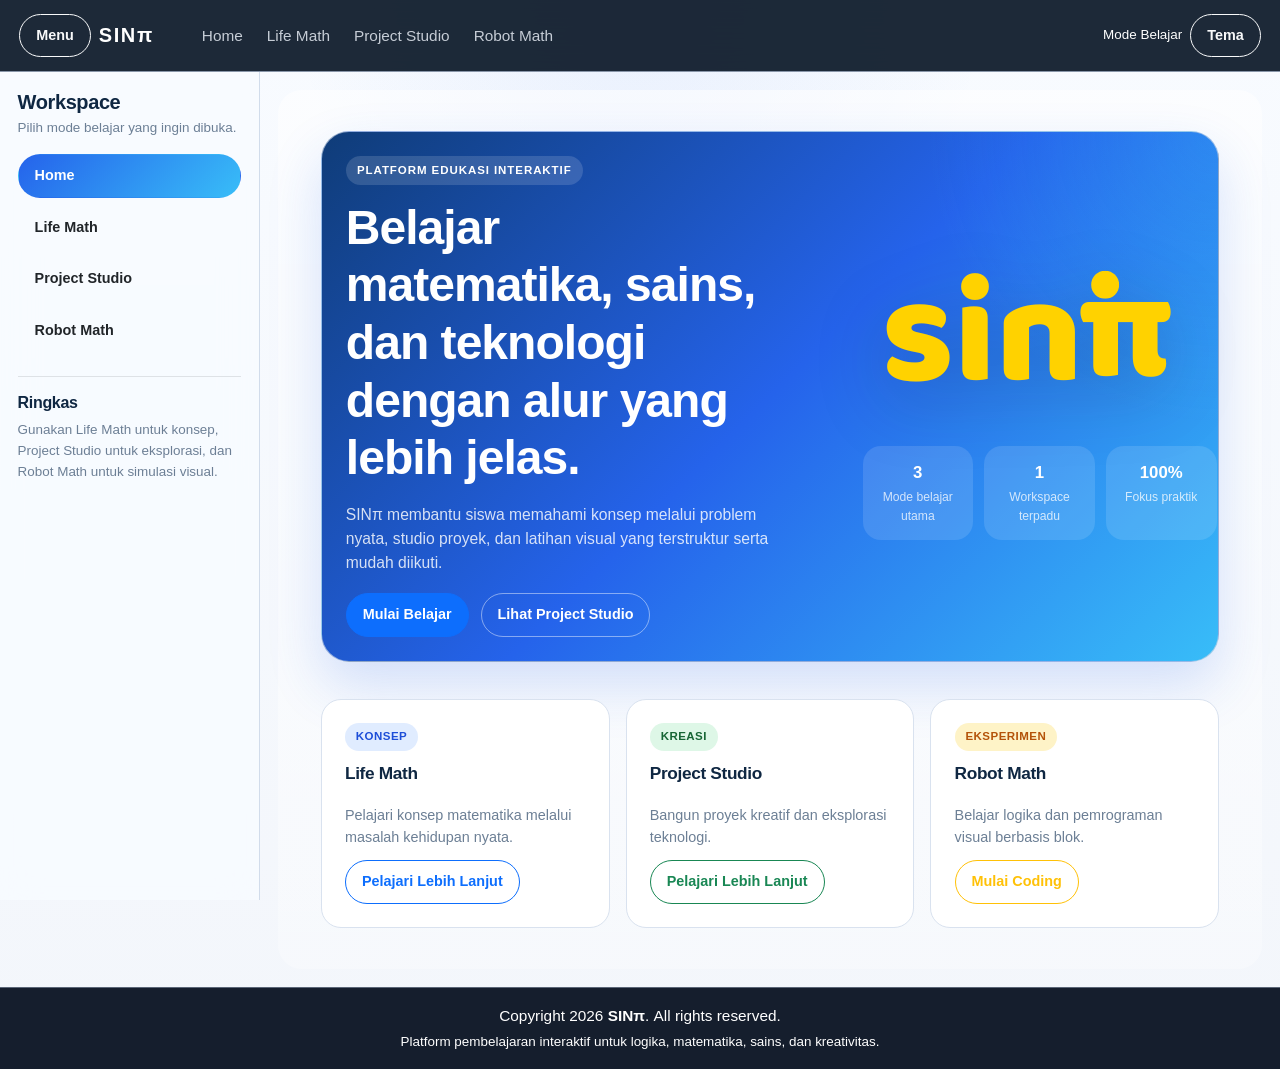
==== commit b510a09f: "update keduabelas" ====
--- a/index.html
+++ b/index.html
@@ -414,7 +414,7 @@
                     <label for="html-editor">HTML</label>
                     <textarea id="html-editor" class="technology-editor">
 <main class="tech-app">
-  <h1>Halo Teknologi</h1>
+  <h1>Halo SINπ</h1>
   <p>Preview ini berasal dari HTML, CSS, dan JavaScript terpisah.</p>
   <button id="tech-button">Klik Saya</button>
   <p id="tech-output"></p>
--- a/assets/css/home.css
+++ b/assets/css/home.css
@@ -16,7 +16,11 @@
   border: 1px solid rgba(196, 210, 229, 0.7);
   border-radius: 28px;
   background:
-    radial-gradient(circle at top right, rgba(56, 189, 248, 0.2), transparent 28%),
+    radial-gradient(
+      circle at top right,
+      rgba(56, 189, 248, 0.2),
+      transparent 28%
+    ),
     linear-gradient(135deg, #0f3c78 0%, #2563eb 50%, #38bdf8 100%);
   color: #fff;
   box-shadow: 0 24px 54px rgba(37, 99, 235, 0.18);
@@ -36,7 +40,7 @@
 }
 
 .home-hero h1 {
-  max-width: 12ch;
+  max-width: 16ch;
   font-size: clamp(2rem, 4vw, 3rem);
   color: #fff;
 }
@@ -55,7 +59,7 @@
   margin-top: 1.1rem;
 }
 
-.home-hero .btn-outline-light {
+.home-hero .btn-outline-success {
   color: #fff;
   border-color: rgba(255, 255, 255, 0.45);
 }
@@ -67,7 +71,7 @@
 }
 
 .logo {
-  max-width: 220px;
+  max-width: 500px;
   filter: drop-shadow(0 18px 36px rgba(15, 23, 42, 0.22));
 }
 
@@ -159,7 +163,11 @@
 
 .dark-mode .home-hero {
   background:
-    radial-gradient(circle at top right, rgba(56, 189, 248, 0.16), transparent 28%),
+    radial-gradient(
+      circle at top right,
+      rgba(56, 189, 248, 0.16),
+      transparent 28%
+    ),
     linear-gradient(135deg, #102340 0%, #1d4ed8 48%, #0ea5e9 100%);
 }
 
--- a/assets/css/robotMath.css
+++ b/assets/css/robotMath.css
@@ -211,7 +211,11 @@
   min-height: 720px;
   overflow: auto;
   background:
-    radial-gradient(circle at top left, rgba(56, 189, 248, 0.12), transparent 36%),
+    radial-gradient(
+      circle at top left,
+      rgba(56, 189, 248, 0.12),
+      transparent 36%
+    ),
     linear-gradient(180deg, #fcfeff 0%, #f3f8ff 100%);
 }
 
@@ -452,7 +456,11 @@
   gap: 10px;
   border-radius: 18px;
   background:
-    radial-gradient(circle at top right, rgba(251, 191, 36, 0.18), transparent 30%),
+    radial-gradient(
+      circle at top right,
+      rgba(251, 191, 36, 0.18),
+      transparent 30%
+    ),
     linear-gradient(180deg, #f6fbff 0%, #eef5ff 100%);
 }
 
--- a/assets/canvas/css/whiteboard.css
+++ b/assets/canvas/css/whiteboard.css
@@ -1,6 +1,3 @@
-/* ===============================
-   WHITEBOARD CONTAINER
-================================ */
 .whiteboard-container {
   display: flex;
   flex-direction: column;
@@ -8,13 +5,10 @@
   gap: 10px;
 }
 
-/* ===============================
-   TOOLBAR (CANVAS)
-================================ */
 .whiteboard-toolbar {
   border: 1px solid #d4deea;
   border-radius: 16px;
-  background: rgba(255, 255, 255, 0.92);
+  background: rgba(255, 255, 255, 0.96);
   overflow-x: auto;
   overflow-y: hidden;
 }
@@ -37,10 +31,7 @@
 
 .whiteboard-toolbar-group .btn {
   white-space: nowrap;
-}
-
-.whiteboard-toolbar-control {
-  padding: 0 2px;
+  min-height: 38px;
 }
 
 .whiteboard-toolbar-control label {
@@ -49,13 +40,43 @@
   color: #5a728d;
 }
 
+.whiteboard-toolbar-control select,
+.whiteboard-toolbar-control input[type="range"],
+.whiteboard-toolbar-control input[type="color"] {
+  min-width: 84px;
+}
+
 .whiteboard-toolbar-group-end {
   margin-left: auto;
 }
 
-/* ===============================
-   WRAPPER (AREA CANVAS)
-================================ */
+.whiteboard-toolbar-status {
+  display: inline-flex;
+  flex-direction: column;
+  gap: 2px;
+  min-width: 220px;
+  padding: 8px 12px;
+  border-radius: 14px;
+  background: linear-gradient(135deg, #eff6ff 0%, #f8fbff 100%);
+  border: 1px solid #d7e4f2;
+  color: #365273;
+}
+
+.whiteboard-toolbar-status strong {
+  font-size: 0.78rem;
+  color: #1d4ed8;
+}
+
+.whiteboard-toolbar-status span {
+  font-size: 0.72rem;
+  line-height: 1.4;
+}
+
+.whiteboard-toolbar .btn:disabled {
+  opacity: 0.5;
+  cursor: not-allowed;
+}
+
 .whiteboard-wrapper {
   height: 500px;
   position: relative;
@@ -67,49 +88,6 @@
   min-height: 360px;
 }
 
-/* ===============================
-   CANVAS
-================================ */
-#whiteboard {
-  display: block;
-  width: 100%;
-  height: 100%;
-  background-color: #ffffff;
-  cursor: crosshair;
-  position: relative;
-  z-index: 1;
-}
-
-.whiteboard-object-layer {
-  position: absolute;
-  inset: 0;
-  z-index: 2;
-  pointer-events: none;
-}
-
-.whiteboard-text-item {
-  position: absolute;
-  transform: translate(-50%, -50%);
-  border: 1px solid transparent;
-  border-radius: 12px;
-  padding: 6px 10px;
-  background: rgba(255, 255, 255, 0.78);
-  box-shadow: 0 6px 16px rgba(15, 23, 42, 0.12);
-  font-weight: 600;
-  line-height: 1.3;
-  white-space: pre-wrap;
-  cursor: move;
-  pointer-events: auto;
-}
-
-.whiteboard-text-item.active {
-  border-color: #60a5fa;
-  box-shadow: 0 0 0 3px rgba(37, 99, 235, 0.14);
-}
-
-/* ===============================
-   GRID BACKGROUND (OPTIONAL EFFECT)
-================================ */
 .whiteboard-wrapper::before {
   content: "";
   position: absolute;
@@ -121,58 +99,370 @@
   pointer-events: none;
 }
 
-/* ===============================
-   TOOL BUTTON ACTIVE STATE
-================================ */
-.whiteboard-toolbar .btn.active {
-  background-color: #0d6efd;
-  color: #fff;
-}
-
-/* ===============================
-   INPUT (COLOR & RANGE)
-================================ */
-.whiteboard-toolbar input[type="range"] {
-  width: 80px;
-}
-
-.whiteboard-toolbar input[type="color"] {
-  padding: 0;
-  border: none;
-  width: 32px;
-  height: 32px;
-}
-
-/* ===============================
-   DARK MODE
-================================ */
+#whiteboard,
+.project-whiteboard-canvas {
+  display: block;
+  width: 100%;
+  height: 100%;
+  background: transparent;
+  position: absolute;
+  inset: 0;
+  z-index: 1;
+  pointer-events: none;
+}
+
+.whiteboard-scene {
+  position: absolute;
+  inset: 0;
+  z-index: 2;
+  touch-action: none;
+}
+
+.whiteboard-object {
+  position: absolute;
+  min-width: 24px;
+  min-height: 24px;
+  user-select: none;
+  cursor: move;
+}
+
+.whiteboard-object.selected {
+  outline: 2px solid #60a5fa;
+  outline-offset: 2px;
+}
+
+.whiteboard-object.selected::after {
+  content: "";
+  position: absolute;
+  inset: -6px;
+  border: 1px dashed rgba(37, 99, 235, 0.85);
+  border-radius: 22px;
+  pointer-events: none;
+}
+
+.whiteboard-object.type-text,
+.whiteboard-object.type-text-frame,
+.whiteboard-object.type-image,
+.whiteboard-object.type-table,
+.whiteboard-object.type-chart {
+  border-radius: 18px;
+}
+
+.whiteboard-object-content {
+  width: 100%;
+  height: 100%;
+  outline: none;
+  border: 0;
+  background: transparent;
+  font-size: 0.98rem;
+  line-height: 1.45;
+  color: inherit;
+  white-space: pre-wrap;
+  word-break: break-word;
+  touch-action: manipulation;
+  user-select: text;
+  -webkit-user-select: text;
+}
+
+.whiteboard-object-content[contenteditable="true"] {
+  cursor: text;
+}
+
+.whiteboard-shape-content {
+  position: absolute;
+  inset: 12px;
+  display: flex;
+  align-items: center;
+  justify-content: center;
+  text-align: center;
+  z-index: 1;
+  padding: 6px 8px;
+}
+
+.whiteboard-vector {
+  width: 100%;
+  height: 100%;
+  display: block;
+  overflow: visible;
+}
+
+.whiteboard-object-image {
+  width: 100%;
+  height: 100%;
+  object-fit: cover;
+  border-radius: 18px;
+  display: block;
+}
+
+.whiteboard-chart,
+.whiteboard-table-card {
+  width: 100%;
+  height: 100%;
+  padding: 12px;
+  display: flex;
+  flex-direction: column;
+  gap: 10px;
+}
+
+.whiteboard-chart-title,
+.whiteboard-table-title {
+  font-weight: 700;
+  color: #173250;
+}
+
+.whiteboard-chart-bars {
+  display: flex;
+  align-items: end;
+  gap: 10px;
+  flex: 1;
+}
+
+.whiteboard-chart-bar-wrap {
+  flex: 1;
+  display: flex;
+  flex-direction: column;
+  align-items: center;
+  justify-content: end;
+  gap: 6px;
+  min-width: 0;
+}
+
+.whiteboard-chart-bar-wrap span,
+.whiteboard-chart-bar-wrap small {
+  font-size: 0.72rem;
+  color: #60758c;
+}
+
+.whiteboard-chart-bar {
+  width: 100%;
+  min-height: 16px;
+  border-radius: 12px 12px 4px 4px;
+}
+
+.whiteboard-chart-line {
+  width: 100%;
+  height: 100%;
+  min-height: 110px;
+}
+
+.whiteboard-chart-footer {
+  display: flex;
+  justify-content: space-between;
+  gap: 8px;
+  font-size: 0.72rem;
+  color: #60758c;
+}
+
+.whiteboard-table {
+  width: 100%;
+  border-collapse: collapse;
+  font-size: 0.78rem;
+}
+
+.whiteboard-table th,
+.whiteboard-table td {
+  border: 1px solid #d7e1ee;
+  padding: 8px 10px;
+  text-align: left;
+  background: #fff;
+}
+
+.whiteboard-table th {
+  background: #eef4ff;
+  font-weight: 700;
+}
+
+.whiteboard-table-cell {
+  outline: none;
+  touch-action: manipulation;
+}
+
+.whiteboard-table-cell[contenteditable="false"] {
+  cursor: inherit;
+}
+
+.whiteboard-table-cell[contenteditable="true"] {
+  cursor: text;
+}
+
+.whiteboard-resize-handle {
+  position: absolute;
+  width: 12px;
+  height: 12px;
+  border: 0;
+  border-radius: 999px;
+  background: #2563eb;
+  box-shadow: 0 0 0 3px rgba(255, 255, 255, 0.94);
+}
+
+.whiteboard-resize-handle.handle-nw {
+  left: -6px;
+  top: -6px;
+  cursor: nwse-resize;
+}
+
+.whiteboard-resize-handle.handle-ne {
+  right: -6px;
+  top: -6px;
+  cursor: nesw-resize;
+}
+
+.whiteboard-resize-handle.handle-sw {
+  left: -6px;
+  bottom: -6px;
+  cursor: nesw-resize;
+}
+
+.whiteboard-resize-handle.handle-se {
+  right: -6px;
+  bottom: -6px;
+  cursor: nwse-resize;
+}
+
+.whiteboard-dialog-backdrop {
+  position: absolute;
+  inset: 0;
+  display: none;
+  align-items: center;
+  justify-content: center;
+  padding: 24px;
+  background: rgba(15, 23, 42, 0.3);
+  backdrop-filter: blur(6px);
+  z-index: 4;
+}
+
+.whiteboard-dialog-backdrop.open {
+  display: flex;
+}
+
+.whiteboard-dialog-card {
+  width: min(100%, 460px);
+  max-height: 100%;
+  overflow: auto;
+  border-radius: 24px;
+  background: #ffffff;
+  box-shadow: 0 28px 70px rgba(15, 23, 42, 0.28);
+  padding: 20px;
+}
+
+.whiteboard-dialog-header {
+  display: flex;
+  justify-content: space-between;
+  gap: 16px;
+  align-items: start;
+  margin-bottom: 16px;
+}
+
+.whiteboard-dialog-kicker {
+  margin: 0 0 4px;
+  font-size: 0.75rem;
+  font-weight: 700;
+  letter-spacing: 0.08em;
+  text-transform: uppercase;
+  color: #3b82f6;
+}
+
+.whiteboard-dialog-title {
+  margin: 0;
+  font-size: 1.15rem;
+  color: #173250;
+}
+
+.whiteboard-dialog-form,
+.whiteboard-dialog-fields {
+  display: grid;
+  gap: 12px;
+}
+
+.whiteboard-dialog-field {
+  display: grid;
+  gap: 6px;
+  font-size: 0.82rem;
+  font-weight: 700;
+  color: #365273;
+}
+
+.whiteboard-dialog-field input,
+.whiteboard-dialog-field textarea,
+.whiteboard-dialog-field select {
+  width: 100%;
+  border: 1px solid #cfdae8;
+  border-radius: 14px;
+  padding: 0.8rem 0.9rem;
+  font-size: 0.92rem;
+  font-weight: 500;
+  color: #173250;
+  background: #f8fbff;
+}
+
+.whiteboard-dialog-field textarea {
+  resize: vertical;
+  min-height: 92px;
+}
+
+.whiteboard-dialog-actions {
+  display: flex;
+  justify-content: flex-end;
+  gap: 10px;
+  margin-top: 8px;
+}
+
+.dark-mode .whiteboard-toolbar {
+  background: rgba(20, 32, 49, 0.92);
+  border-color: #365273;
+}
+
+.dark-mode .whiteboard-toolbar-control label {
+  color: #bfd0e2;
+}
+
+.dark-mode .whiteboard-toolbar-status {
+  background: rgba(20, 32, 49, 0.9);
+  border-color: #365273;
+  color: #bfd0e2;
+}
+
+.dark-mode .whiteboard-toolbar-status strong {
+  color: #93c5fd;
+}
+
 .dark-mode .whiteboard-wrapper {
   background: linear-gradient(180deg, #162235 0%, #111b2a 100%);
   border-color: #365273;
 }
 
-.dark-mode #whiteboard {
-  background-color: #2a2a2a;
-}
-
-.dark-mode .whiteboard-toolbar {
-  background: rgba(20, 32, 49, 0.88);
-  border-color: #365273;
-}
-
-.dark-mode .whiteboard-toolbar-control label {
-  color: #bfd0e2;
-}
-
-.dark-mode .whiteboard-text-item {
-  background: rgba(15, 26, 40, 0.88);
-  box-shadow: 0 6px 16px rgba(2, 8, 23, 0.28);
-}
-
 .dark-mode .whiteboard-wrapper::before {
   background-image:
-    linear-gradient(#333 1px, transparent 1px),
-    linear-gradient(90deg, #333 1px, transparent 1px);
+    linear-gradient(#2a3b52 1px, transparent 1px),
+    linear-gradient(90deg, #2a3b52 1px, transparent 1px);
+}
+
+.dark-mode .whiteboard-table th,
+.dark-mode .whiteboard-table td {
+  border-color: #365273;
+  background: #142031;
+  color: #e5eef8;
+}
+
+.dark-mode .whiteboard-table th {
+  background: #1a2a40;
+}
+
+.dark-mode .whiteboard-dialog-card {
+  background: #142031;
+}
+
+.dark-mode .whiteboard-dialog-title,
+.dark-mode .whiteboard-dialog-field {
+  color: #d8e6f4;
+}
+
+.dark-mode .whiteboard-dialog-field input,
+.dark-mode .whiteboard-dialog-field textarea,
+.dark-mode .whiteboard-dialog-field select {
+  background: #0f1a28;
+  border-color: #365273;
+  color: #ffffff;
 }
 
 @media (max-width: 768px) {
@@ -181,6 +471,10 @@
     padding: 8px 10px;
   }
 
+  .whiteboard-toolbar-group-end {
+    margin-left: auto;
+  }
+
   .whiteboard-wrapper {
     min-height: 300px;
   }
